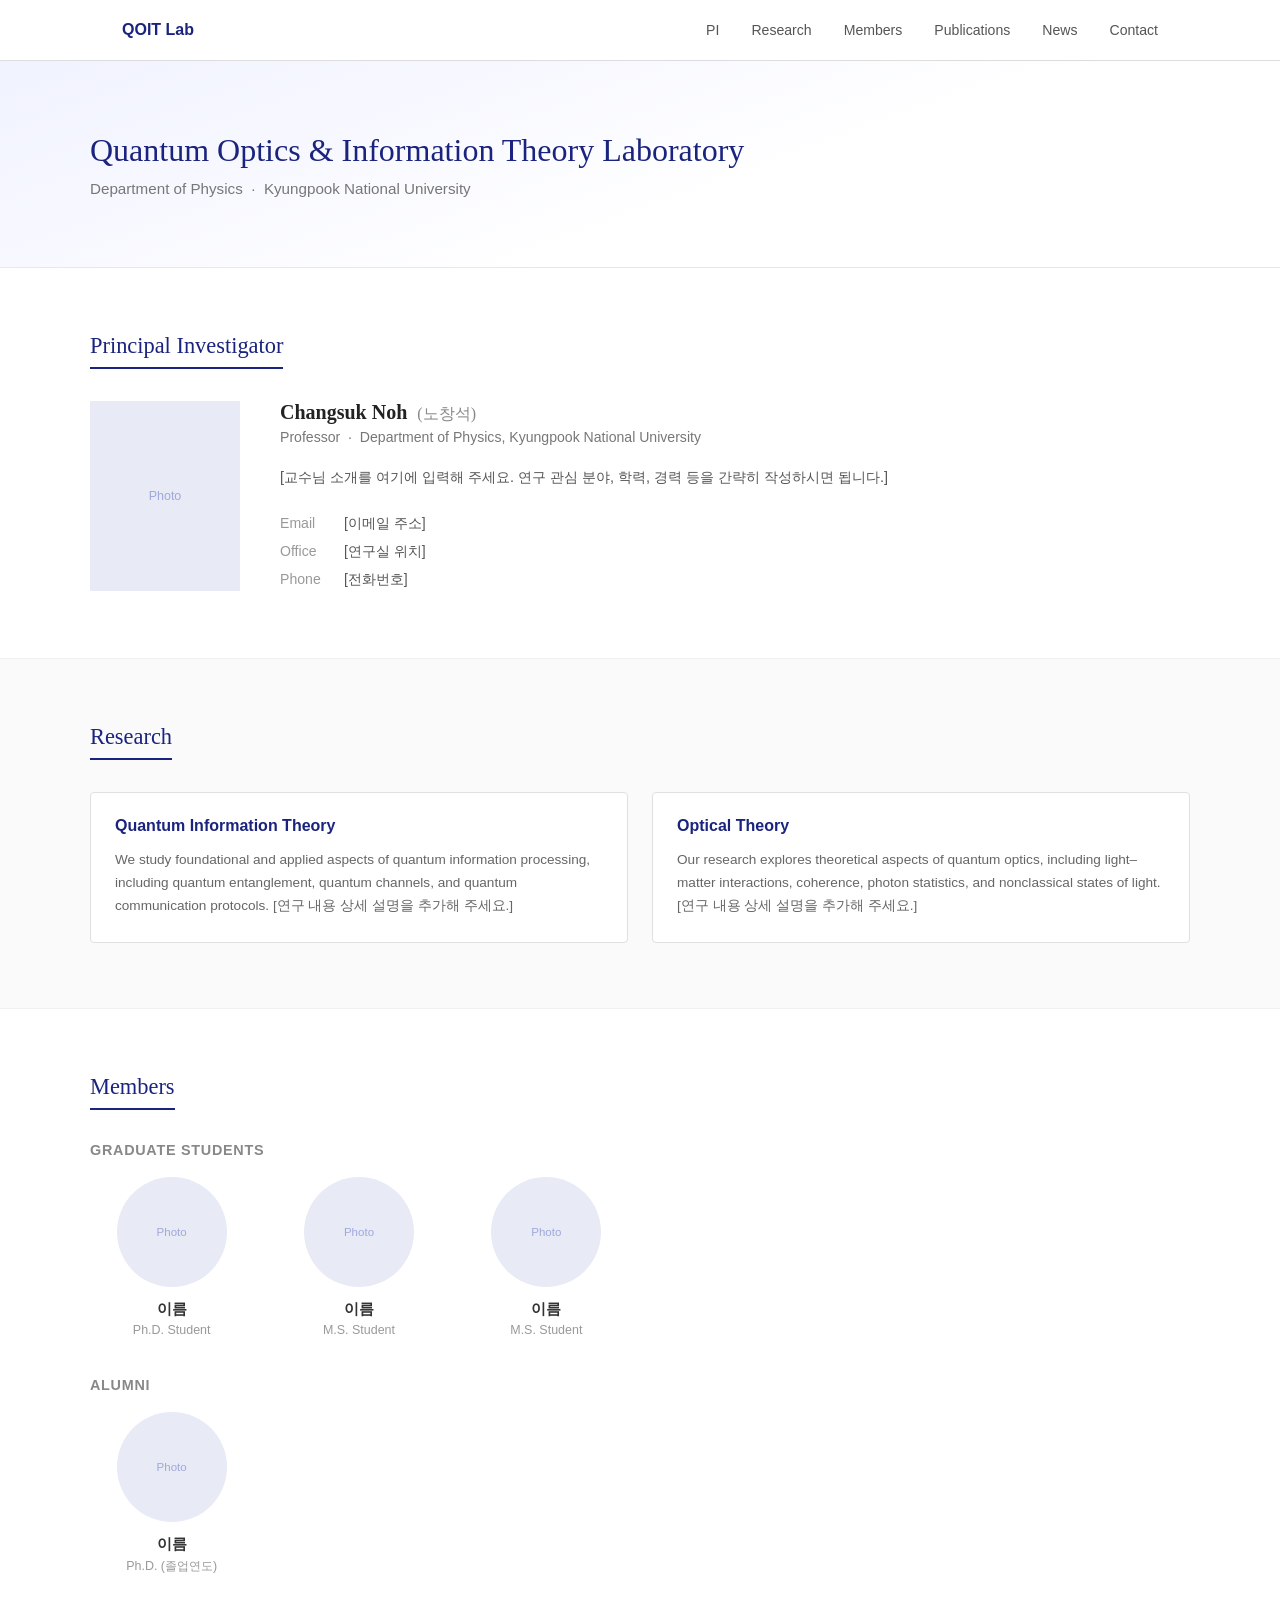
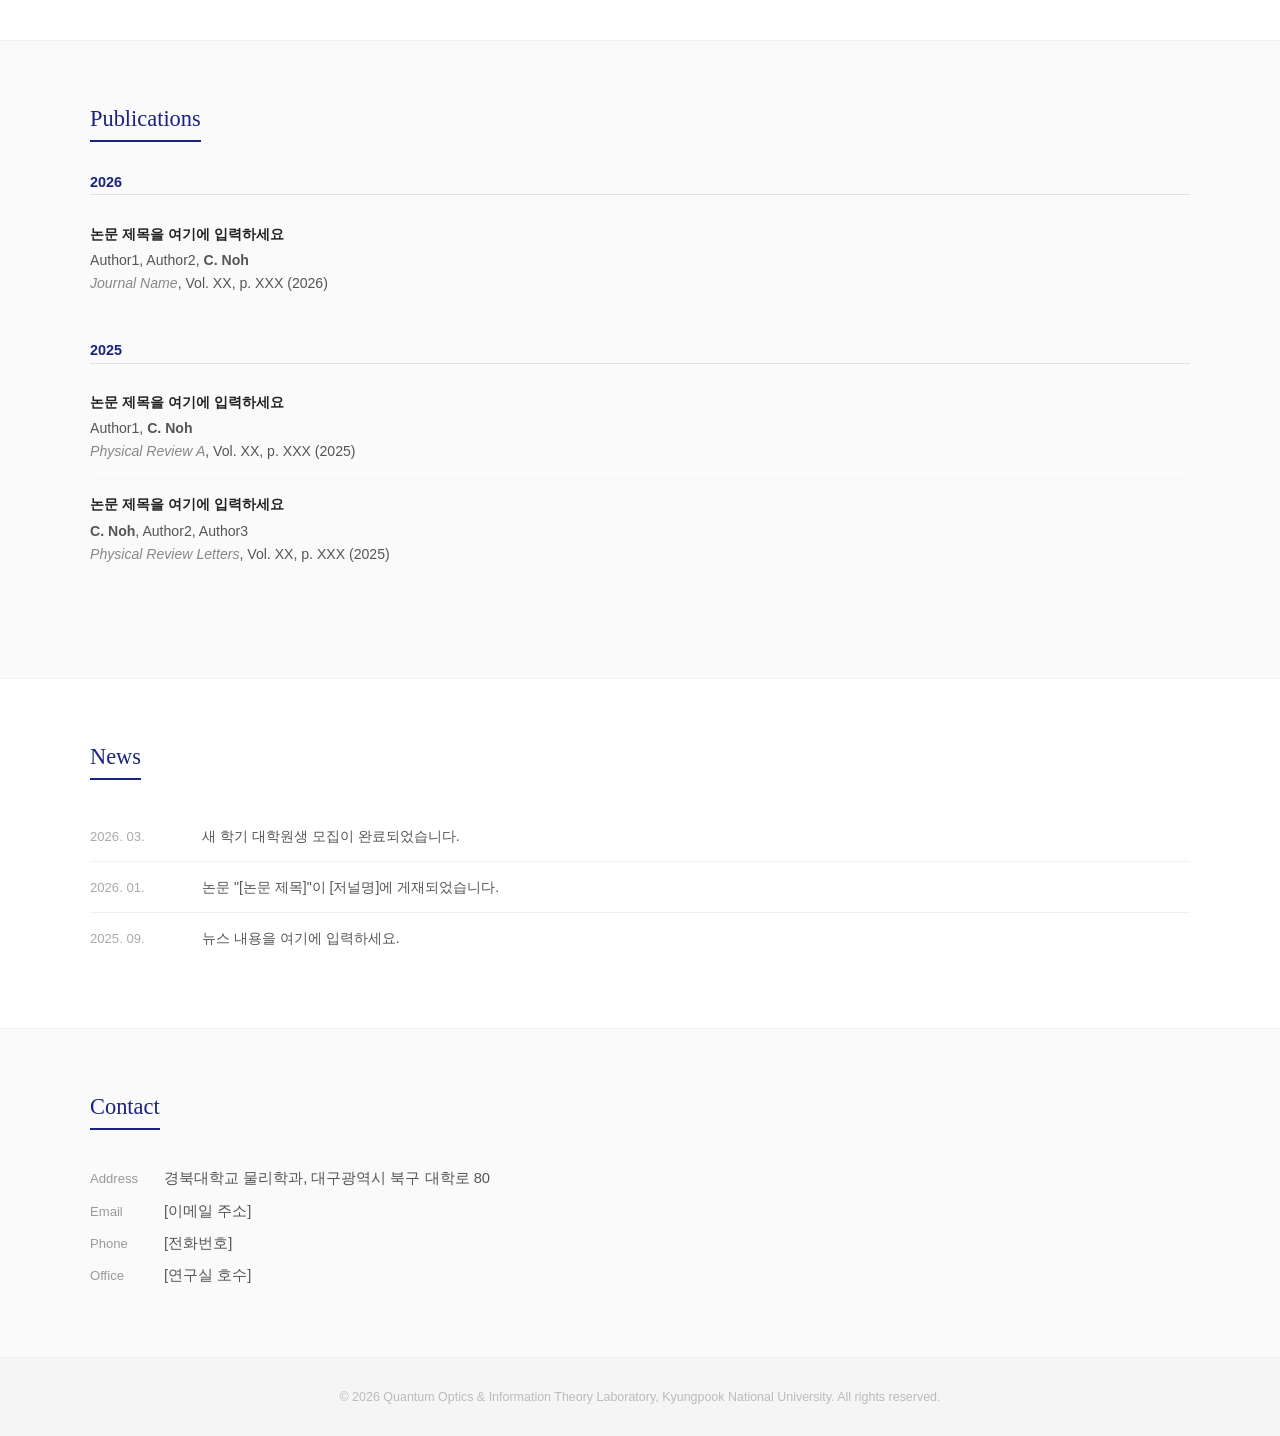
==== index.html @ a570a102 "Add files via upload" ====
<!DOCTYPE html>
<html lang="en">
<head>
    <meta charset="UTF-8">
    <meta name="viewport" content="width=device-width, initial-scale=1.0">
    <title>Quantum Optics & Information Theory Laboratory</title>
    <style>
        * { margin: 0; padding: 0; box-sizing: border-box; }

        body {
            font-family: 'Georgia', serif;
            color: #333;
            background: #fff;
        }

        /* Navigation */
        nav {
            position: fixed;
            top: 0;
            width: 100%;
            background: #fff;
            border-bottom: 1px solid #ddd;
            z-index: 100;
        }

        .nav-inner {
            max-width: 1100px;
            margin: 0 auto;
            padding: 0 2rem;
            height: 60px;
            display: flex;
            justify-content: space-between;
            align-items: center;
        }

        .nav-logo {
            font-family: Arial, sans-serif;
            font-size: 1rem;
            font-weight: bold;
            color: #1a237e;
            text-decoration: none;
        }

        nav ul {
            list-style: none;
            display: flex;
            gap: 2rem;
        }

        nav ul a {
            text-decoration: none;
            color: #555;
            font-family: Arial, sans-serif;
            font-size: 0.88rem;
            transition: color 0.2s;
        }

        nav ul a:hover { color: #1a237e; }

        /* Hero */
        .hero {
            margin-top: 60px;
            padding: 70px 2rem;
            background: linear-gradient(160deg, #f0f2ff 0%, #fff 60%);
            border-bottom: 1px solid #e8e8e8;
        }

        .hero-inner { max-width: 1100px; margin: 0 auto; }

        .hero h1 {
            font-size: 2rem;
            color: #1a237e;
            font-weight: normal;
            margin-bottom: 0.5rem;
            line-height: 1.3;
        }

        .hero p {
            font-family: Arial, sans-serif;
            color: #777;
            font-size: 0.95rem;
        }

        /* Sections */
        section {
            padding: 65px 2rem;
            border-bottom: 1px solid #f0f0f0;
        }

        section:nth-child(even) { background: #fafafa; }

        .section-inner { max-width: 1100px; margin: 0 auto; }

        h2 {
            font-size: 1.4rem;
            color: #1a237e;
            font-weight: normal;
            margin-bottom: 2rem;
            padding-bottom: 0.5rem;
            border-bottom: 2px solid #1a237e;
            display: inline-block;
        }

        /* PI */
        .pi-card {
            display: flex;
            gap: 2.5rem;
            align-items: flex-start;
        }

        .pi-photo {
            width: 150px;
            height: 190px;
            background: #e8eaf6;
            flex-shrink: 0;
            display: flex;
            align-items: center;
            justify-content: center;
            color: #9fa8da;
            font-family: Arial, sans-serif;
            font-size: 0.78rem;
        }

        .pi-info h3 {
            font-size: 1.25rem;
            color: #222;
            margin-bottom: 0.3rem;
        }

        .pi-affil {
            font-family: Arial, sans-serif;
            font-size: 0.88rem;
            color: #777;
            margin-bottom: 1.2rem;
        }

        .pi-bio {
            font-family: Arial, sans-serif;
            font-size: 0.9rem;
            color: #555;
            line-height: 1.75;
            margin-bottom: 1.2rem;
        }

        .pi-contact {
            font-family: Arial, sans-serif;
            font-size: 0.88rem;
            color: #555;
            line-height: 2;
        }

        .pi-contact span {
            display: inline-block;
            width: 60px;
            color: #999;
        }

        /* Research */
        .research-grid {
            display: grid;
            grid-template-columns: repeat(auto-fit, minmax(280px, 1fr));
            gap: 1.5rem;
        }

        .research-card {
            border: 1px solid #e0e0e0;
            padding: 1.5rem;
            border-radius: 4px;
            background: #fff;
        }

        .research-card h3 {
            font-family: Arial, sans-serif;
            font-size: 1rem;
            color: #1a237e;
            margin-bottom: 0.8rem;
        }

        .research-card p {
            font-family: Arial, sans-serif;
            font-size: 0.85rem;
            color: #666;
            line-height: 1.7;
        }

        /* Members */
        .members-group { margin-bottom: 2.5rem; }

        .members-group:last-child { margin-bottom: 0; }

        .members-group h3 {
            font-family: Arial, sans-serif;
            font-size: 0.9rem;
            color: #888;
            text-transform: uppercase;
            letter-spacing: 0.05em;
            margin-bottom: 1.2rem;
        }

        .members-grid {
            display: grid;
            grid-template-columns: repeat(auto-fill, minmax(160px, 1fr));
            gap: 1.5rem;
        }

        .member-card { text-align: center; }

        .member-photo {
            width: 110px;
            height: 110px;
            background: #e8eaf6;
            border-radius: 50%;
            margin: 0 auto 0.8rem;
            display: flex;
            align-items: center;
            justify-content: center;
            color: #9fa8da;
            font-family: Arial, sans-serif;
            font-size: 0.72rem;
        }

        .member-card h4 {
            font-size: 0.92rem;
            color: #333;
            margin-bottom: 0.25rem;
        }

        .member-card p {
            font-family: Arial, sans-serif;
            font-size: 0.78rem;
            color: #999;
        }

        /* Publications */
        .pub-year-group { margin-bottom: 2rem; }

        .pub-year-label {
            font-family: Arial, sans-serif;
            font-size: 0.9rem;
            font-weight: bold;
            color: #1a237e;
            margin-bottom: 0.8rem;
            padding-bottom: 0.3rem;
            border-bottom: 1px solid #e0e0e0;
        }

        .pub-list { list-style: none; }

        .pub-list li {
            font-family: Arial, sans-serif;
            font-size: 0.88rem;
            color: #555;
            padding: 0.9rem 0;
            border-bottom: 1px solid #f5f5f5;
            line-height: 1.65;
        }

        .pub-list li:last-child { border-bottom: none; }

        .pub-title {
            color: #222;
            font-weight: bold;
            display: block;
            margin-bottom: 0.2rem;
        }

        .pub-journal { font-style: italic; color: #888; }

        /* News */
        .news-list { list-style: none; }

        .news-list li {
            display: flex;
            gap: 2rem;
            padding: 0.9rem 0;
            border-bottom: 1px solid #f0f0f0;
            font-family: Arial, sans-serif;
            font-size: 0.88rem;
            align-items: baseline;
        }

        .news-list li:last-child { border-bottom: none; }

        .news-date {
            color: #aaa;
            font-size: 0.82rem;
            white-space: nowrap;
            min-width: 80px;
        }

        .news-text { color: #555; line-height: 1.5; }

        /* Contact */
        .contact-info {
            font-family: Arial, sans-serif;
            font-size: 0.92rem;
            color: #555;
            line-height: 2.2;
        }

        .contact-info span {
            display: inline-block;
            width: 70px;
            color: #999;
            font-size: 0.82rem;
        }

        /* Footer */
        footer {
            background: #f5f5f5;
            padding: 2rem;
            text-align: center;
            font-family: Arial, sans-serif;
            font-size: 0.78rem;
            color: #bbb;
        }

        /* Responsive */
        @media (max-width: 700px) {
            .pi-card { flex-direction: column; }
            .pi-photo { width: 120px; height: 150px; }
            nav ul { gap: 1rem; }
            .hero h1 { font-size: 1.4rem; }
        }
    </style>
</head>
<body>

<!-- Navigation -->
<nav>
    <div class="nav-inner">
        <a href="#" class="nav-logo">QOIT Lab</a>
        <ul>
            <li><a href="#pi">PI</a></li>
            <li><a href="#research">Research</a></li>
            <li><a href="#members">Members</a></li>
            <li><a href="#publications">Publications</a></li>
            <li><a href="#news">News</a></li>
            <li><a href="#contact">Contact</a></li>
        </ul>
    </div>
</nav>

<!-- Hero -->
<div class="hero">
    <div class="hero-inner">
        <h1>Quantum Optics &amp; Information Theory Laboratory</h1>
        <p>Department of Physics &nbsp;·&nbsp; Kyungpook National University</p>
    </div>
</div>

<!-- PI -->
<section id="pi">
    <div class="section-inner">
        <h2>Principal Investigator</h2>
        <div class="pi-card">
            <div class="pi-photo">Photo</div>
            <div class="pi-info">
                <h3>Changsuk Noh &nbsp;<span style="font-size:1rem;color:#888;font-weight:normal;">(노창석)</span></h3>
                <p class="pi-affil">Professor &nbsp;·&nbsp; Department of Physics, Kyungpook National University</p>
                <p class="pi-bio">
                    [교수님 소개를 여기에 입력해 주세요. 연구 관심 분야, 학력, 경력 등을 간략히 작성하시면 됩니다.]
                </p>
                <div class="pi-contact">
                    <p><span>Email</span> [이메일 주소]</p>
                    <p><span>Office</span> [연구실 위치]</p>
                    <p><span>Phone</span> [전화번호]</p>
                </div>
            </div>
        </div>
    </div>
</section>

<!-- Research -->
<section id="research">
    <div class="section-inner">
        <h2>Research</h2>
        <div class="research-grid">
            <div class="research-card">
                <h3>Quantum Information Theory</h3>
                <p>
                    We study foundational and applied aspects of quantum information processing,
                    including quantum entanglement, quantum channels, and quantum communication protocols.
                    [연구 내용 상세 설명을 추가해 주세요.]
                </p>
            </div>
            <div class="research-card">
                <h3>Optical Theory</h3>
                <p>
                    Our research explores theoretical aspects of quantum optics, including
                    light–matter interactions, coherence, photon statistics, and nonclassical states of light.
                    [연구 내용 상세 설명을 추가해 주세요.]
                </p>
            </div>
        </div>
    </div>
</section>

<!-- Members -->
<section id="members">
    <div class="section-inner">
        <h2>Members</h2>

        <div class="members-group">
            <h3>Graduate Students</h3>
            <div class="members-grid">
                <div class="member-card">
                    <div class="member-photo">Photo</div>
                    <h4>이름</h4>
                    <p>Ph.D. Student</p>
                </div>
                <div class="member-card">
                    <div class="member-photo">Photo</div>
                    <h4>이름</h4>
                    <p>M.S. Student</p>
                </div>
                <div class="member-card">
                    <div class="member-photo">Photo</div>
                    <h4>이름</h4>
                    <p>M.S. Student</p>
                </div>
            </div>
        </div>

        <div class="members-group">
            <h3>Alumni</h3>
            <div class="members-grid">
                <div class="member-card">
                    <div class="member-photo">Photo</div>
                    <h4>이름</h4>
                    <p>Ph.D. (졸업연도)</p>
                </div>
            </div>
        </div>
    </div>
</section>

<!-- Publications -->
<section id="publications">
    <div class="section-inner">
        <h2>Publications</h2>

        <div class="pub-year-group">
            <div class="pub-year-label">2026</div>
            <ul class="pub-list">
                <li>
                    <span class="pub-title">논문 제목을 여기에 입력하세요</span>
                    Author1, Author2, <strong>C. Noh</strong><br>
                    <span class="pub-journal">Journal Name</span>, Vol. XX, p. XXX (2026)
                </li>
            </ul>
        </div>

        <div class="pub-year-group">
            <div class="pub-year-label">2025</div>
            <ul class="pub-list">
                <li>
                    <span class="pub-title">논문 제목을 여기에 입력하세요</span>
                    Author1, <strong>C. Noh</strong><br>
                    <span class="pub-journal">Physical Review A</span>, Vol. XX, p. XXX (2025)
                </li>
                <li>
                    <span class="pub-title">논문 제목을 여기에 입력하세요</span>
                    <strong>C. Noh</strong>, Author2, Author3<br>
                    <span class="pub-journal">Physical Review Letters</span>, Vol. XX, p. XXX (2025)
                </li>
            </ul>
        </div>

    </div>
</section>

<!-- News -->
<section id="news">
    <div class="section-inner">
        <h2>News</h2>
        <ul class="news-list">
            <li>
                <span class="news-date">2026. 03.</span>
                <span class="news-text">새 학기 대학원생 모집이 완료되었습니다.</span>
            </li>
            <li>
                <span class="news-date">2026. 01.</span>
                <span class="news-text">논문 "[논문 제목]"이 [저널명]에 게재되었습니다.</span>
            </li>
            <li>
                <span class="news-date">2025. 09.</span>
                <span class="news-text">뉴스 내용을 여기에 입력하세요.</span>
            </li>
        </ul>
    </div>
</section>

<!-- Contact -->
<section id="contact">
    <div class="section-inner">
        <h2>Contact</h2>
        <div class="contact-info">
            <p><span>Address</span> 경북대학교 물리학과, 대구광역시 북구 대학로 80</p>
            <p><span>Email</span> [이메일 주소]</p>
            <p><span>Phone</span> [전화번호]</p>
            <p><span>Office</span> [연구실 호수]</p>
        </div>
    </div>
</section>

<!-- Footer -->
<footer>
    © 2026 Quantum Optics &amp; Information Theory Laboratory, Kyungpook National University. All rights reserved.
</footer>

</body>
</html>
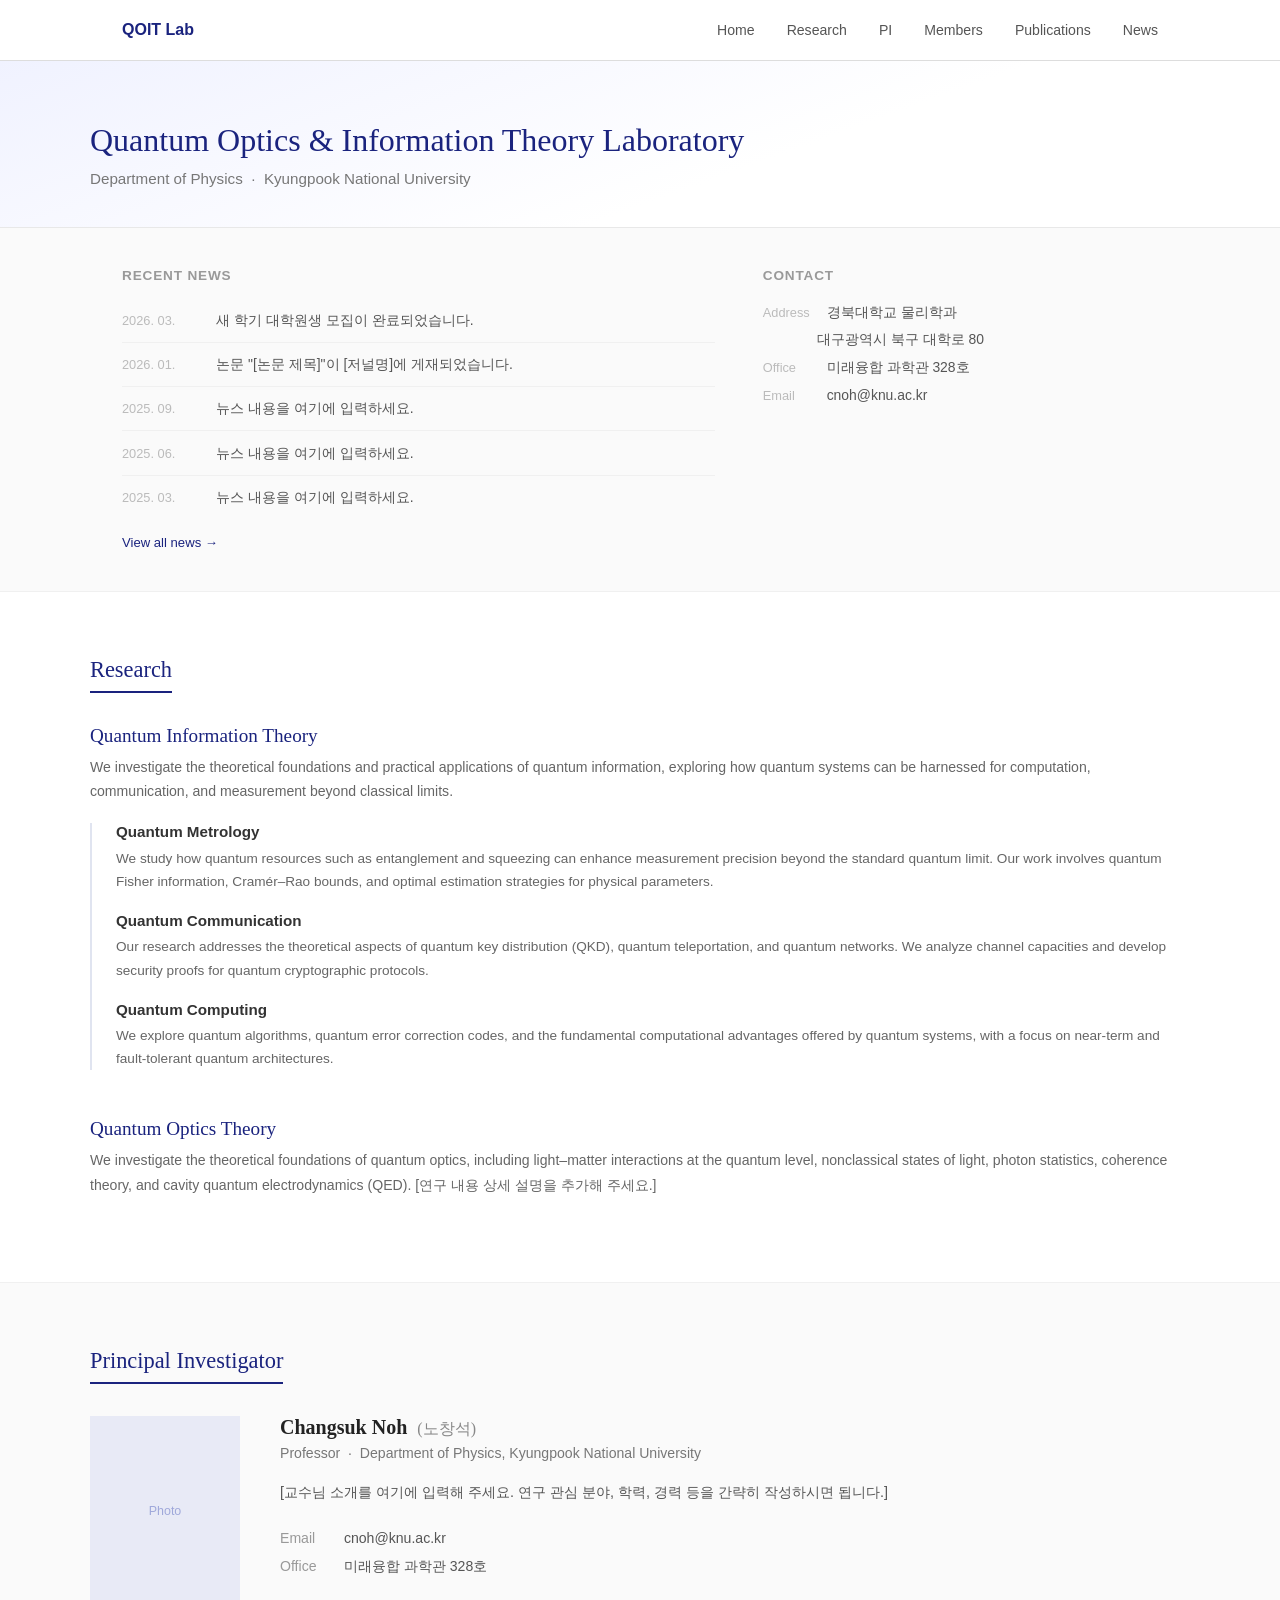
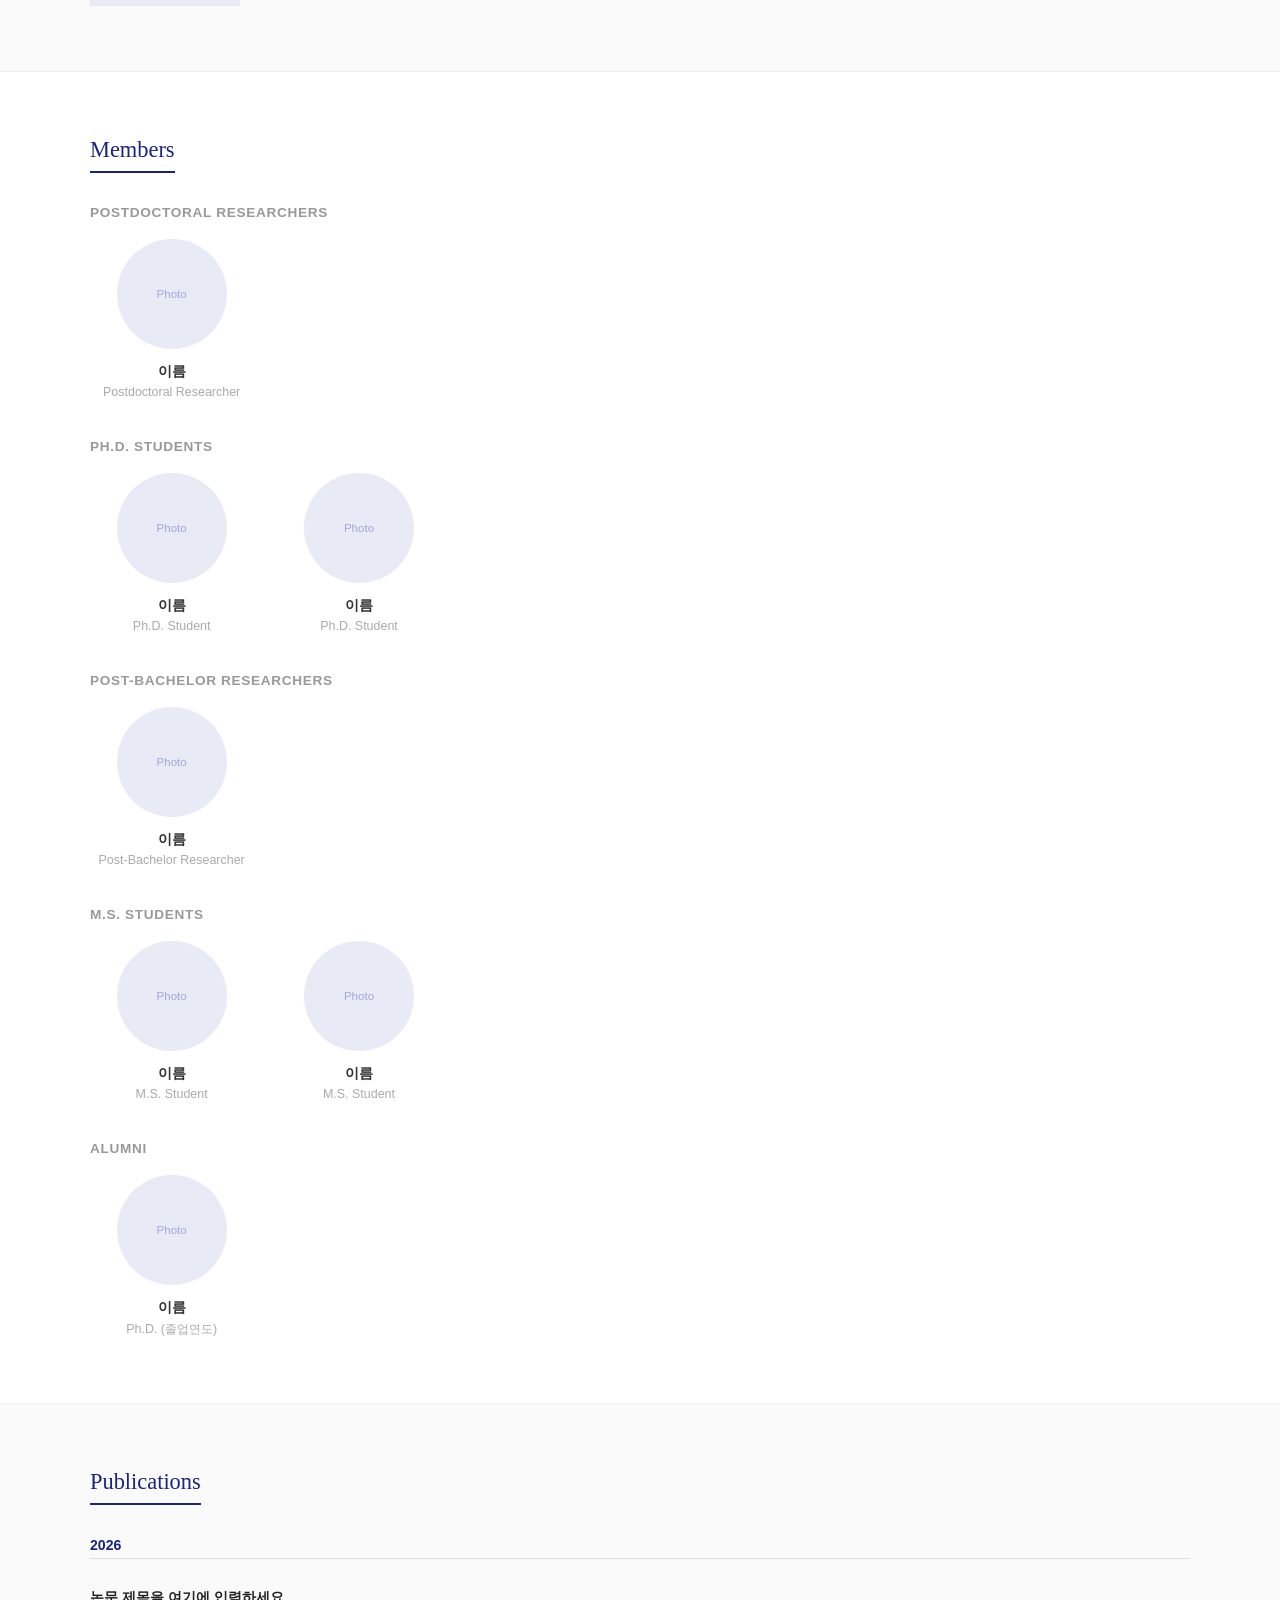
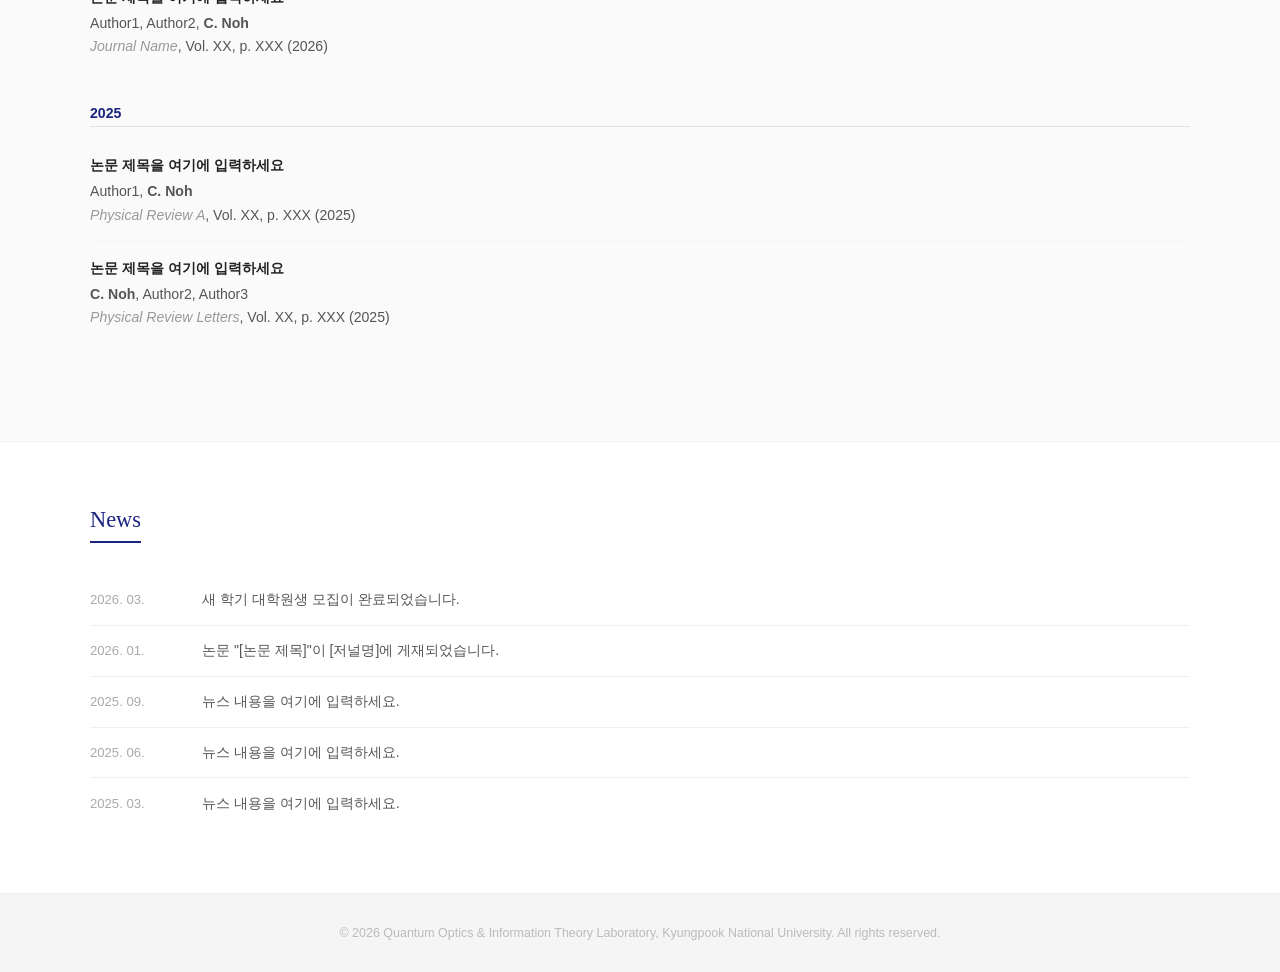
==== commit 99388dce: "Add files via upload" ====
--- a/index.html
+++ b/index.html
@@ -57,30 +57,6 @@
 
         nav ul a:hover { color: #1a237e; }
 
-        /* Hero */
-        .hero {
-            margin-top: 60px;
-            padding: 70px 2rem;
-            background: linear-gradient(160deg, #f0f2ff 0%, #fff 60%);
-            border-bottom: 1px solid #e8e8e8;
-        }
-
-        .hero-inner { max-width: 1100px; margin: 0 auto; }
-
-        .hero h1 {
-            font-size: 2rem;
-            color: #1a237e;
-            font-weight: normal;
-            margin-bottom: 0.5rem;
-            line-height: 1.3;
-        }
-
-        .hero p {
-            font-family: Arial, sans-serif;
-            color: #777;
-            font-size: 0.95rem;
-        }
-
         /* Sections */
         section {
             padding: 65px 2rem;
@@ -101,7 +77,153 @@
             display: inline-block;
         }
 
-        /* PI */
+        /* ── HOME ── */
+        #home {
+            margin-top: 60px;
+            padding: 0;
+            border-bottom: 1px solid #f0f0f0;
+        }
+
+        .hero {
+            padding: 60px 2rem 40px;
+            background: linear-gradient(160deg, #f0f2ff 0%, #fff 60%);
+            border-bottom: 1px solid #e8e8e8;
+        }
+
+        .hero-inner { max-width: 1100px; margin: 0 auto; }
+
+        .hero h1 {
+            font-size: 2rem;
+            color: #1a237e;
+            font-weight: normal;
+            margin-bottom: 0.5rem;
+            line-height: 1.3;
+        }
+
+        .hero p {
+            font-family: Arial, sans-serif;
+            color: #777;
+            font-size: 0.95rem;
+        }
+
+        .home-columns {
+            max-width: 1100px;
+            margin: 0 auto;
+            padding: 2.5rem 2rem;
+            display: grid;
+            grid-template-columns: 3fr 2fr;
+            gap: 3rem;
+        }
+
+        /* Home — Recent News */
+        .home-news h3 {
+            font-family: Arial, sans-serif;
+            font-size: 0.85rem;
+            text-transform: uppercase;
+            letter-spacing: 0.06em;
+            color: #999;
+            margin-bottom: 1rem;
+        }
+
+        .home-news-list { list-style: none; }
+
+        .home-news-list li {
+            display: flex;
+            gap: 1.2rem;
+            padding: 0.7rem 0;
+            border-bottom: 1px solid #f0f0f0;
+            font-family: Arial, sans-serif;
+            font-size: 0.87rem;
+            align-items: baseline;
+        }
+
+        .home-news-list li:last-child { border-bottom: none; }
+
+        .hn-date {
+            color: #bbb;
+            font-size: 0.8rem;
+            white-space: nowrap;
+            min-width: 75px;
+        }
+
+        .hn-text { color: #555; line-height: 1.5; }
+
+        .view-all {
+            display: inline-block;
+            margin-top: 1rem;
+            font-family: Arial, sans-serif;
+            font-size: 0.82rem;
+            color: #1a237e;
+            text-decoration: none;
+        }
+
+        .view-all:hover { text-decoration: underline; }
+
+        /* Home — Contact */
+        .home-contact h3 {
+            font-family: Arial, sans-serif;
+            font-size: 0.85rem;
+            text-transform: uppercase;
+            letter-spacing: 0.06em;
+            color: #999;
+            margin-bottom: 1rem;
+        }
+
+        .home-contact-info {
+            font-family: Arial, sans-serif;
+            font-size: 0.87rem;
+            color: #555;
+            line-height: 2;
+        }
+
+        .home-contact-info span {
+            display: inline-block;
+            width: 60px;
+            color: #bbb;
+            font-size: 0.8rem;
+        }
+
+        /* ── RESEARCH ── */
+        .research-topic { margin-bottom: 3rem; }
+
+        .research-topic:last-child { margin-bottom: 0; }
+
+        .research-topic h3 {
+            font-size: 1.2rem;
+            color: #1a237e;
+            margin-bottom: 0.5rem;
+            font-weight: normal;
+        }
+
+        .research-topic > p {
+            font-family: Arial, sans-serif;
+            font-size: 0.88rem;
+            color: #666;
+            line-height: 1.75;
+            margin-bottom: 1.2rem;
+        }
+
+        .sub-topics { border-left: 2px solid #e0e4f0; padding-left: 1.5rem; }
+
+        .sub-topic { margin-bottom: 1.2rem; }
+
+        .sub-topic:last-child { margin-bottom: 0; }
+
+        .sub-topic h4 {
+            font-family: Arial, sans-serif;
+            font-size: 0.95rem;
+            color: #333;
+            margin-bottom: 0.4rem;
+        }
+
+        .sub-topic p {
+            font-family: Arial, sans-serif;
+            font-size: 0.85rem;
+            color: #666;
+            line-height: 1.7;
+        }
+
+        /* ── PI ── */
         .pi-card {
             display: flex;
             gap: 2.5rem;
@@ -155,43 +277,15 @@
             color: #999;
         }
 
-        /* Research */
-        .research-grid {
-            display: grid;
-            grid-template-columns: repeat(auto-fit, minmax(280px, 1fr));
-            gap: 1.5rem;
-        }
-
-        .research-card {
-            border: 1px solid #e0e0e0;
-            padding: 1.5rem;
-            border-radius: 4px;
-            background: #fff;
-        }
-
-        .research-card h3 {
-            font-family: Arial, sans-serif;
-            font-size: 1rem;
-            color: #1a237e;
-            margin-bottom: 0.8rem;
-        }
-
-        .research-card p {
+        /* ── MEMBERS ── */
+        .members-group { margin-bottom: 2.5rem; }
+
+        .members-group:last-child { margin-bottom: 0; }
+
+        .members-group h3 {
             font-family: Arial, sans-serif;
             font-size: 0.85rem;
-            color: #666;
-            line-height: 1.7;
-        }
-
-        /* Members */
-        .members-group { margin-bottom: 2.5rem; }
-
-        .members-group:last-child { margin-bottom: 0; }
-
-        .members-group h3 {
-            font-family: Arial, sans-serif;
-            font-size: 0.9rem;
-            color: #888;
+            color: #999;
             text-transform: uppercase;
             letter-spacing: 0.05em;
             margin-bottom: 1.2rem;
@@ -199,7 +293,7 @@
 
         .members-grid {
             display: grid;
-            grid-template-columns: repeat(auto-fill, minmax(160px, 1fr));
+            grid-template-columns: repeat(auto-fill, minmax(150px, 1fr));
             gap: 1.5rem;
         }
 
@@ -220,7 +314,7 @@
         }
 
         .member-card h4 {
-            font-size: 0.92rem;
+            font-size: 0.9rem;
             color: #333;
             margin-bottom: 0.25rem;
         }
@@ -228,15 +322,15 @@
         .member-card p {
             font-family: Arial, sans-serif;
             font-size: 0.78rem;
-            color: #999;
-        }
-
-        /* Publications */
+            color: #aaa;
+        }
+
+        /* ── PUBLICATIONS ── */
         .pub-year-group { margin-bottom: 2rem; }
 
         .pub-year-label {
             font-family: Arial, sans-serif;
-            font-size: 0.9rem;
+            font-size: 0.88rem;
             font-weight: bold;
             color: #1a237e;
             margin-bottom: 0.8rem;
@@ -264,9 +358,9 @@
             margin-bottom: 0.2rem;
         }
 
-        .pub-journal { font-style: italic; color: #888; }
-
-        /* News */
+        .pub-journal { font-style: italic; color: #999; }
+
+        /* ── NEWS (archive) ── */
         .news-list { list-style: none; }
 
         .news-list li {
@@ -290,21 +384,6 @@
 
         .news-text { color: #555; line-height: 1.5; }
 
-        /* Contact */
-        .contact-info {
-            font-family: Arial, sans-serif;
-            font-size: 0.92rem;
-            color: #555;
-            line-height: 2.2;
-        }
-
-        .contact-info span {
-            display: inline-block;
-            width: 70px;
-            color: #999;
-            font-size: 0.82rem;
-        }
-
         /* Footer */
         footer {
             background: #f5f5f5;
@@ -316,7 +395,8 @@
         }
 
         /* Responsive */
-        @media (max-width: 700px) {
+        @media (max-width: 750px) {
+            .home-columns { grid-template-columns: 1fr; gap: 2rem; }
             .pi-card { flex-direction: column; }
             .pi-photo { width: 120px; height: 150px; }
             nav ul { gap: 1rem; }
@@ -329,25 +409,120 @@
 <!-- Navigation -->
 <nav>
     <div class="nav-inner">
-        <a href="#" class="nav-logo">QOIT Lab</a>
+        <a href="#home" class="nav-logo">QOIT Lab</a>
         <ul>
+            <li><a href="#home">Home</a></li>
+            <li><a href="#research">Research</a></li>
             <li><a href="#pi">PI</a></li>
-            <li><a href="#research">Research</a></li>
             <li><a href="#members">Members</a></li>
             <li><a href="#publications">Publications</a></li>
             <li><a href="#news">News</a></li>
-            <li><a href="#contact">Contact</a></li>
         </ul>
     </div>
 </nav>
 
-<!-- Hero -->
-<div class="hero">
-    <div class="hero-inner">
-        <h1>Quantum Optics &amp; Information Theory Laboratory</h1>
-        <p>Department of Physics &nbsp;·&nbsp; Kyungpook National University</p>
-    </div>
-</div>
+<!-- HOME -->
+<section id="home">
+    <div class="hero">
+        <div class="hero-inner">
+            <h1>Quantum Optics &amp; Information Theory Laboratory</h1>
+            <p>Department of Physics &nbsp;·&nbsp; Kyungpook National University</p>
+        </div>
+    </div>
+
+    <div class="home-columns">
+        <!-- Recent News -->
+        <div class="home-news">
+            <h3>Recent News</h3>
+            <ul class="home-news-list">
+                <li>
+                    <span class="hn-date">2026. 03.</span>
+                    <span class="hn-text">새 학기 대학원생 모집이 완료되었습니다.</span>
+                </li>
+                <li>
+                    <span class="hn-date">2026. 01.</span>
+                    <span class="hn-text">논문 "[논문 제목]"이 [저널명]에 게재되었습니다.</span>
+                </li>
+                <li>
+                    <span class="hn-date">2025. 09.</span>
+                    <span class="hn-text">뉴스 내용을 여기에 입력하세요.</span>
+                </li>
+                <li>
+                    <span class="hn-date">2025. 06.</span>
+                    <span class="hn-text">뉴스 내용을 여기에 입력하세요.</span>
+                </li>
+                <li>
+                    <span class="hn-date">2025. 03.</span>
+                    <span class="hn-text">뉴스 내용을 여기에 입력하세요.</span>
+                </li>
+            </ul>
+            <a href="#news" class="view-all">View all news →</a>
+        </div>
+
+        <!-- Contact -->
+        <div class="home-contact">
+            <h3>Contact</h3>
+            <div class="home-contact-info">
+                <p><span>Address</span> 경북대학교 물리학과<br>&nbsp;&nbsp;&nbsp;&nbsp;&nbsp;&nbsp;&nbsp;&nbsp;&nbsp;&nbsp;&nbsp;&nbsp;&nbsp;&nbsp;대구광역시 북구 대학로 80</p>
+                <p><span>Office</span> 미래융합 과학관 328호</p>
+                <p><span>Email</span> cnoh@knu.ac.kr</p>
+            </div>
+        </div>
+    </div>
+</section>
+
+<!-- RESEARCH -->
+<section id="research">
+    <div class="section-inner">
+        <h2>Research</h2>
+
+        <div class="research-topic">
+            <h3>Quantum Information Theory</h3>
+            <p>
+                We investigate the theoretical foundations and practical applications of quantum information,
+                exploring how quantum systems can be harnessed for computation, communication, and measurement
+                beyond classical limits.
+            </p>
+            <div class="sub-topics">
+                <div class="sub-topic">
+                    <h4>Quantum Metrology</h4>
+                    <p>
+                        We study how quantum resources such as entanglement and squeezing can enhance measurement
+                        precision beyond the standard quantum limit. Our work involves quantum Fisher information,
+                        Cramér–Rao bounds, and optimal estimation strategies for physical parameters.
+                    </p>
+                </div>
+                <div class="sub-topic">
+                    <h4>Quantum Communication</h4>
+                    <p>
+                        Our research addresses the theoretical aspects of quantum key distribution (QKD),
+                        quantum teleportation, and quantum networks. We analyze channel capacities and
+                        develop security proofs for quantum cryptographic protocols.
+                    </p>
+                </div>
+                <div class="sub-topic">
+                    <h4>Quantum Computing</h4>
+                    <p>
+                        We explore quantum algorithms, quantum error correction codes, and the fundamental
+                        computational advantages offered by quantum systems, with a focus on near-term
+                        and fault-tolerant quantum architectures.
+                    </p>
+                </div>
+            </div>
+        </div>
+
+        <div class="research-topic">
+            <h3>Quantum Optics Theory</h3>
+            <p>
+                We investigate the theoretical foundations of quantum optics, including light–matter
+                interactions at the quantum level, nonclassical states of light, photon statistics,
+                coherence theory, and cavity quantum electrodynamics (QED).
+                [연구 내용 상세 설명을 추가해 주세요.]
+            </p>
+        </div>
+
+    </div>
+</section>
 
 <!-- PI -->
 <section id="pi">
@@ -362,53 +537,60 @@
                     [교수님 소개를 여기에 입력해 주세요. 연구 관심 분야, 학력, 경력 등을 간략히 작성하시면 됩니다.]
                 </p>
                 <div class="pi-contact">
-                    <p><span>Email</span> [이메일 주소]</p>
-                    <p><span>Office</span> [연구실 위치]</p>
-                    <p><span>Phone</span> [전화번호]</p>
+                    <p><span>Email</span> cnoh@knu.ac.kr</p>
+                    <p><span>Office</span> 미래융합 과학관 328호</p>
                 </div>
             </div>
         </div>
     </div>
 </section>
 
-<!-- Research -->
-<section id="research">
-    <div class="section-inner">
-        <h2>Research</h2>
-        <div class="research-grid">
-            <div class="research-card">
-                <h3>Quantum Information Theory</h3>
-                <p>
-                    We study foundational and applied aspects of quantum information processing,
-                    including quantum entanglement, quantum channels, and quantum communication protocols.
-                    [연구 내용 상세 설명을 추가해 주세요.]
-                </p>
-            </div>
-            <div class="research-card">
-                <h3>Optical Theory</h3>
-                <p>
-                    Our research explores theoretical aspects of quantum optics, including
-                    light–matter interactions, coherence, photon statistics, and nonclassical states of light.
-                    [연구 내용 상세 설명을 추가해 주세요.]
-                </p>
-            </div>
-        </div>
-    </div>
-</section>
-
-<!-- Members -->
+<!-- MEMBERS -->
 <section id="members">
     <div class="section-inner">
         <h2>Members</h2>
 
         <div class="members-group">
-            <h3>Graduate Students</h3>
+            <h3>Postdoctoral Researchers</h3>
+            <div class="members-grid">
+                <div class="member-card">
+                    <div class="member-photo">Photo</div>
+                    <h4>이름</h4>
+                    <p>Postdoctoral Researcher</p>
+                </div>
+            </div>
+        </div>
+
+        <div class="members-group">
+            <h3>Ph.D. Students</h3>
             <div class="members-grid">
                 <div class="member-card">
                     <div class="member-photo">Photo</div>
                     <h4>이름</h4>
                     <p>Ph.D. Student</p>
                 </div>
+                <div class="member-card">
+                    <div class="member-photo">Photo</div>
+                    <h4>이름</h4>
+                    <p>Ph.D. Student</p>
+                </div>
+            </div>
+        </div>
+
+        <div class="members-group">
+            <h3>Post-Bachelor Researchers</h3>
+            <div class="members-grid">
+                <div class="member-card">
+                    <div class="member-photo">Photo</div>
+                    <h4>이름</h4>
+                    <p>Post-Bachelor Researcher</p>
+                </div>
+            </div>
+        </div>
+
+        <div class="members-group">
+            <h3>M.S. Students</h3>
+            <div class="members-grid">
                 <div class="member-card">
                     <div class="member-photo">Photo</div>
                     <h4>이름</h4>
@@ -432,10 +614,11 @@
                 </div>
             </div>
         </div>
+
     </div>
 </section>
 
-<!-- Publications -->
+<!-- PUBLICATIONS -->
 <section id="publications">
     <div class="section-inner">
         <h2>Publications</h2>
@@ -470,7 +653,7 @@
     </div>
 </section>
 
-<!-- News -->
+<!-- NEWS (archive) -->
 <section id="news">
     <div class="section-inner">
         <h2>News</h2>
@@ -487,20 +670,15 @@
                 <span class="news-date">2025. 09.</span>
                 <span class="news-text">뉴스 내용을 여기에 입력하세요.</span>
             </li>
+            <li>
+                <span class="news-date">2025. 06.</span>
+                <span class="news-text">뉴스 내용을 여기에 입력하세요.</span>
+            </li>
+            <li>
+                <span class="news-date">2025. 03.</span>
+                <span class="news-text">뉴스 내용을 여기에 입력하세요.</span>
+            </li>
         </ul>
-    </div>
-</section>
-
-<!-- Contact -->
-<section id="contact">
-    <div class="section-inner">
-        <h2>Contact</h2>
-        <div class="contact-info">
-            <p><span>Address</span> 경북대학교 물리학과, 대구광역시 북구 대학로 80</p>
-            <p><span>Email</span> [이메일 주소]</p>
-            <p><span>Phone</span> [전화번호]</p>
-            <p><span>Office</span> [연구실 호수]</p>
-        </div>
     </div>
 </section>
 
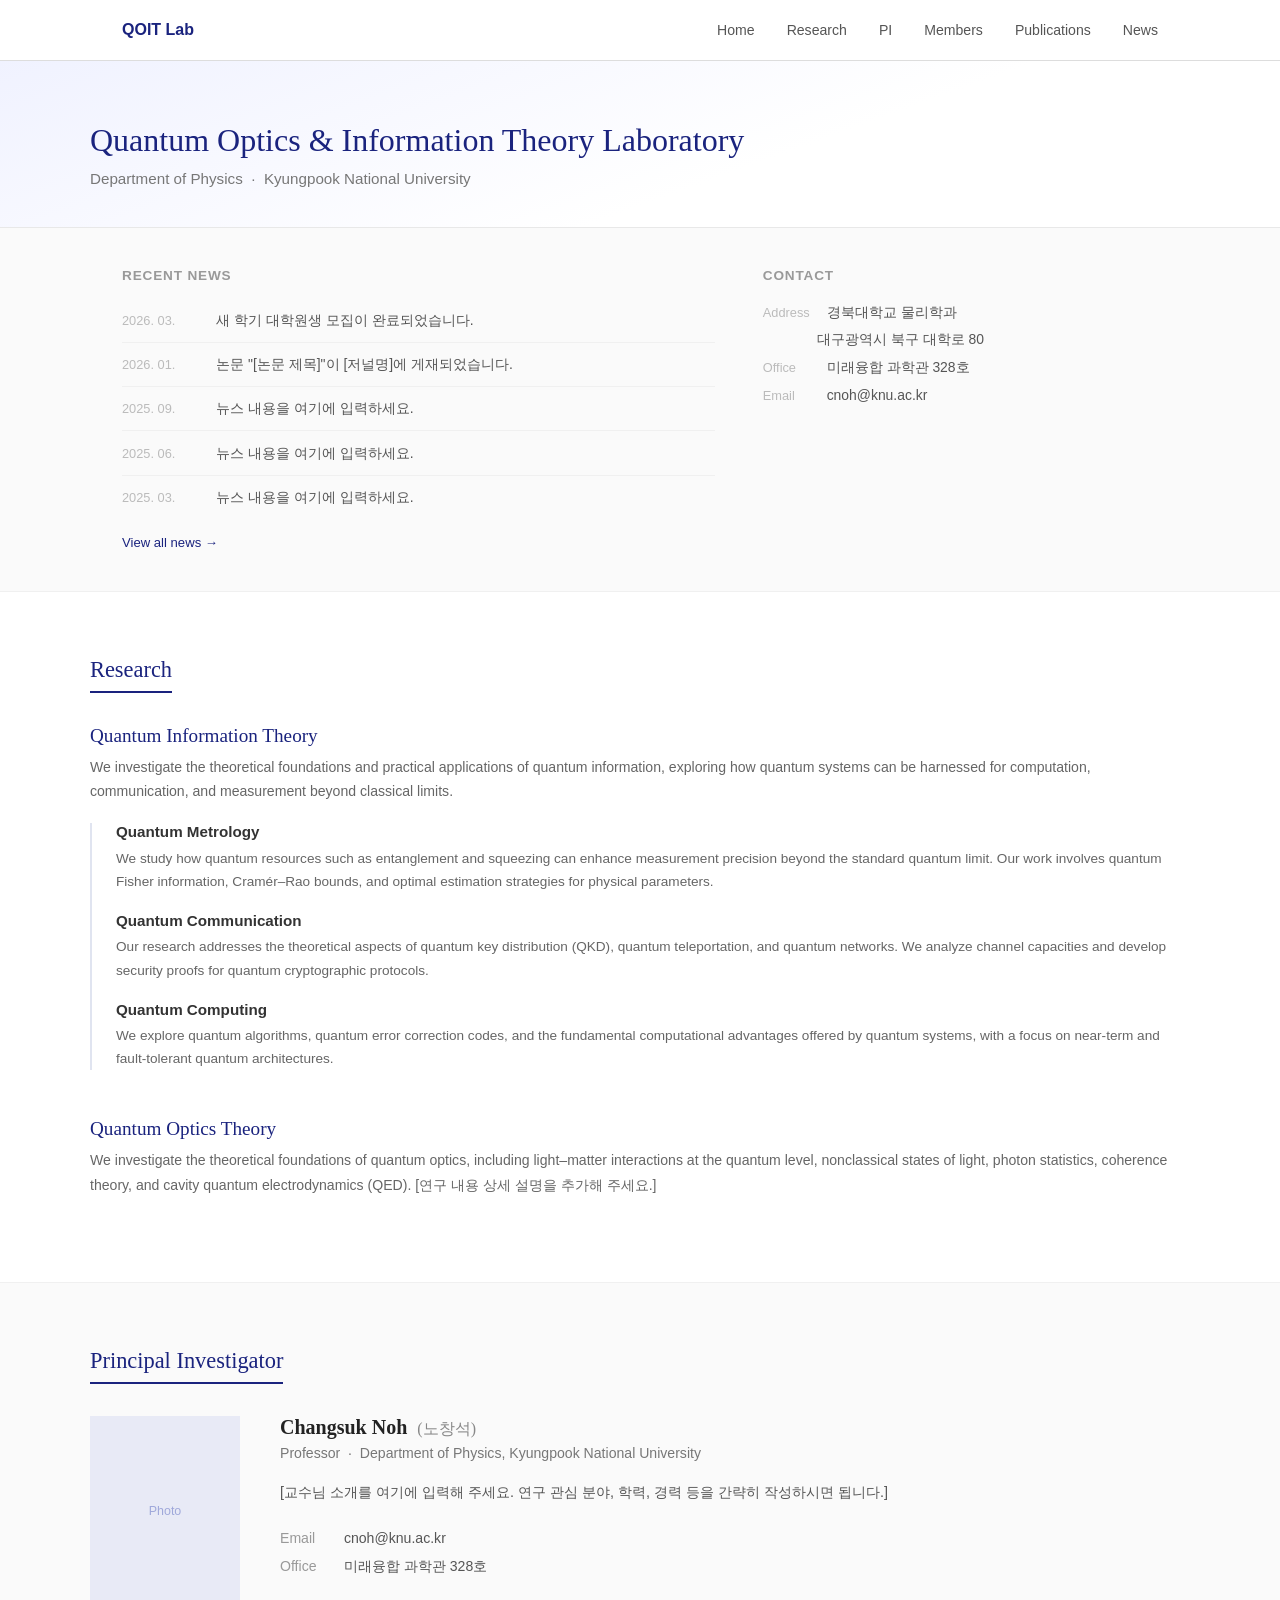
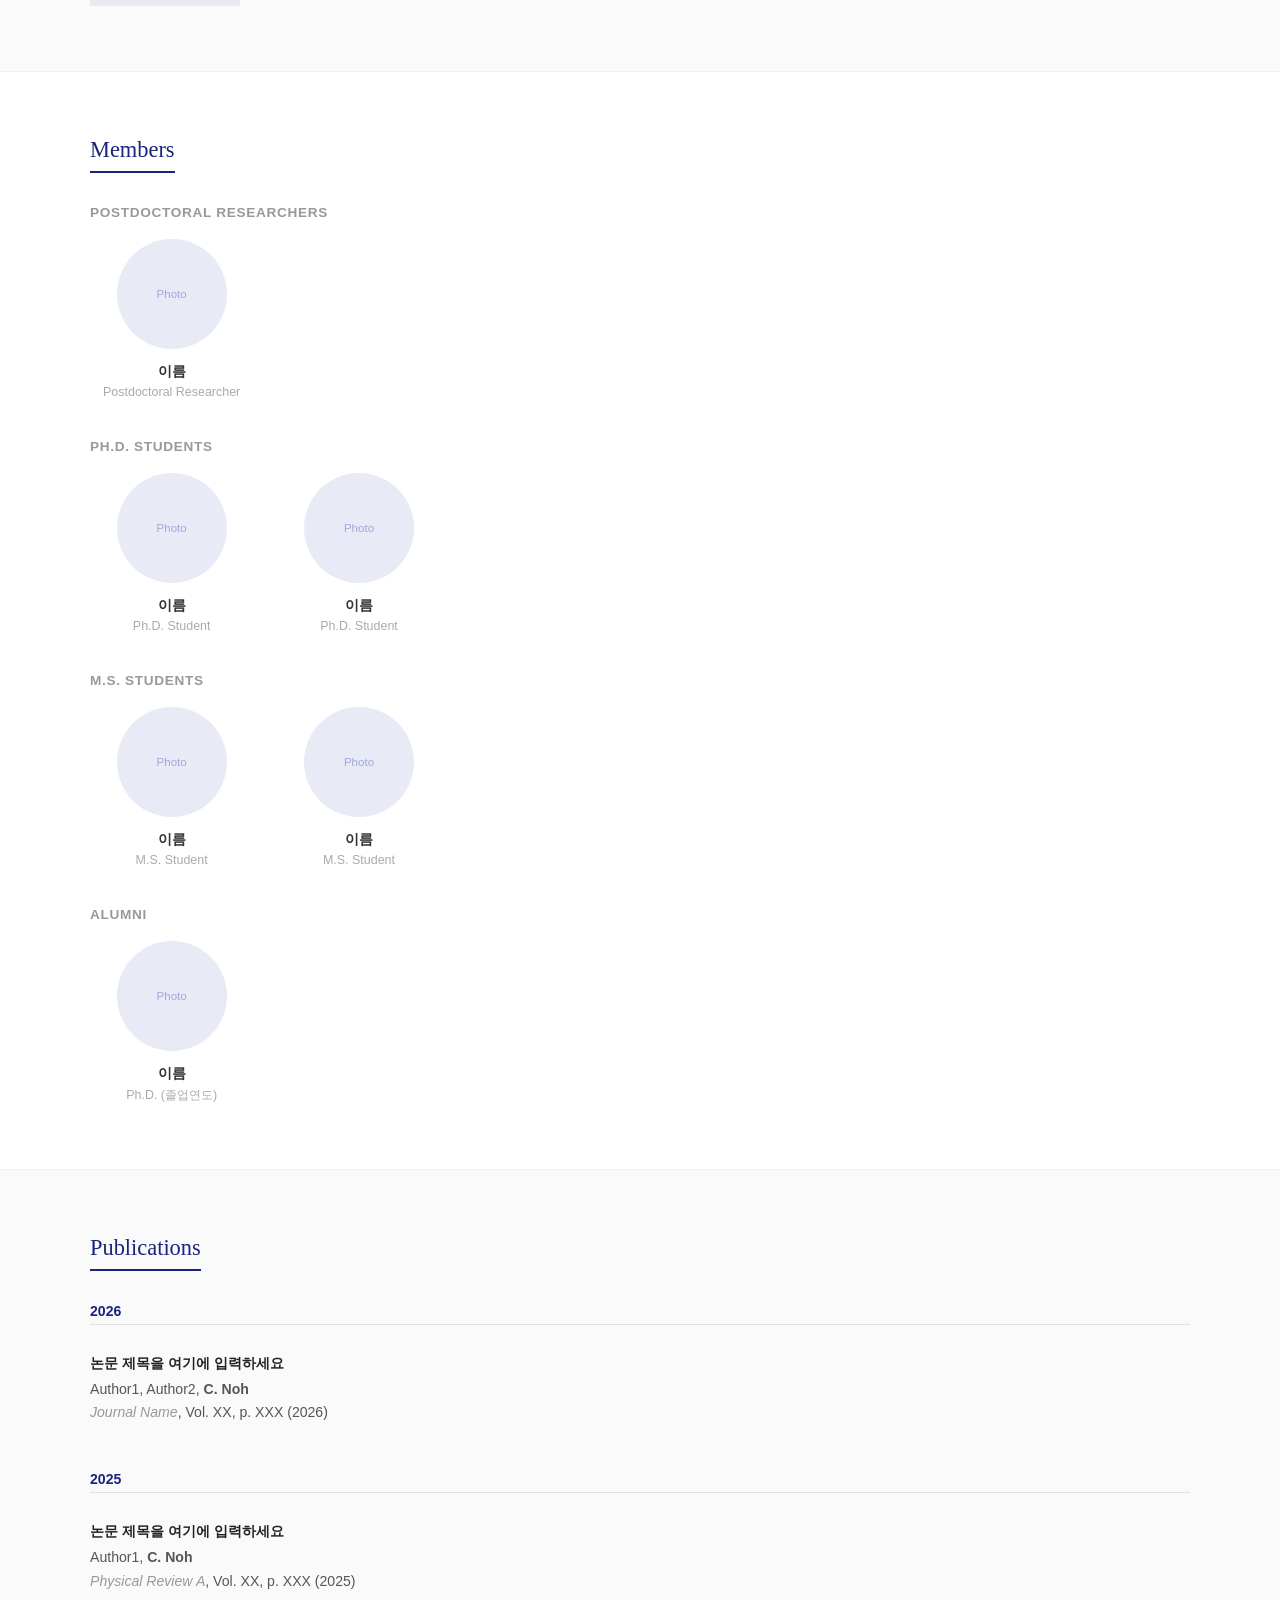
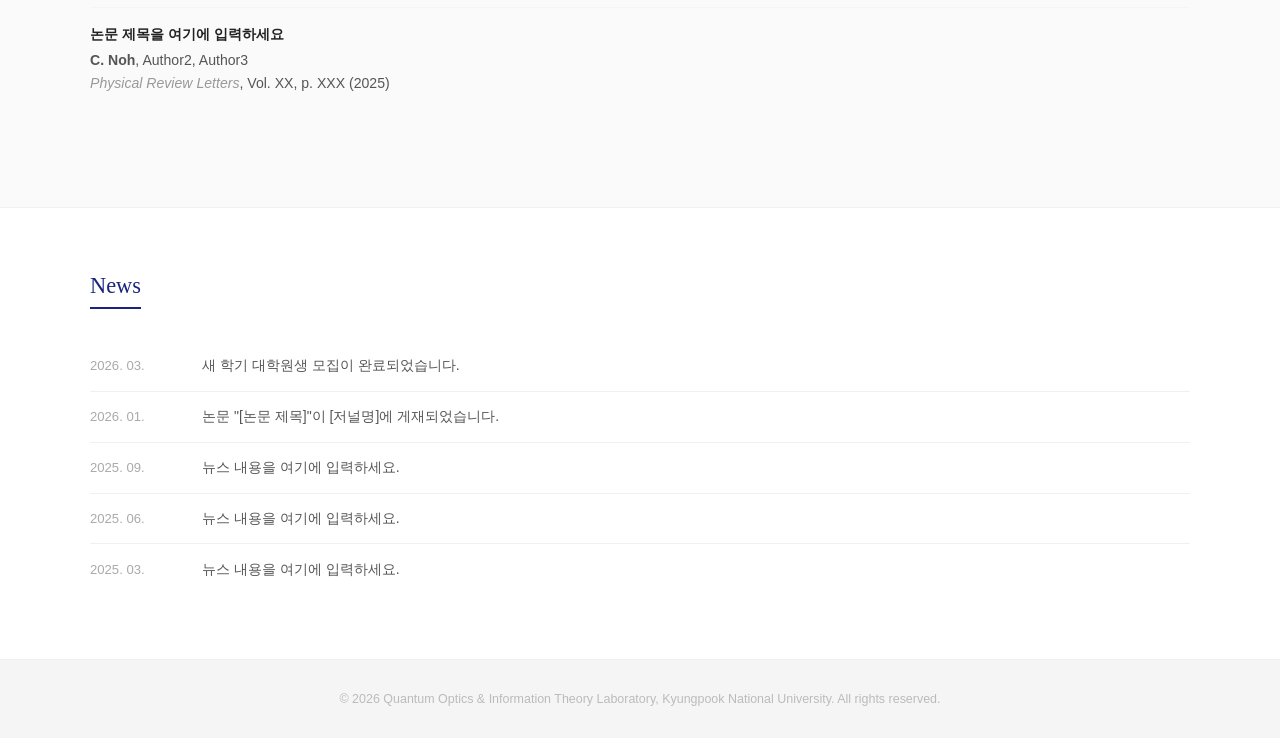
==== commit e1686473: "Update index.html" ====
--- a/index.html
+++ b/index.html
@@ -573,17 +573,6 @@
                     <div class="member-photo">Photo</div>
                     <h4>이름</h4>
                     <p>Ph.D. Student</p>
-                </div>
-            </div>
-        </div>
-
-        <div class="members-group">
-            <h3>Post-Bachelor Researchers</h3>
-            <div class="members-grid">
-                <div class="member-card">
-                    <div class="member-photo">Photo</div>
-                    <h4>이름</h4>
-                    <p>Post-Bachelor Researcher</p>
                 </div>
             </div>
         </div>
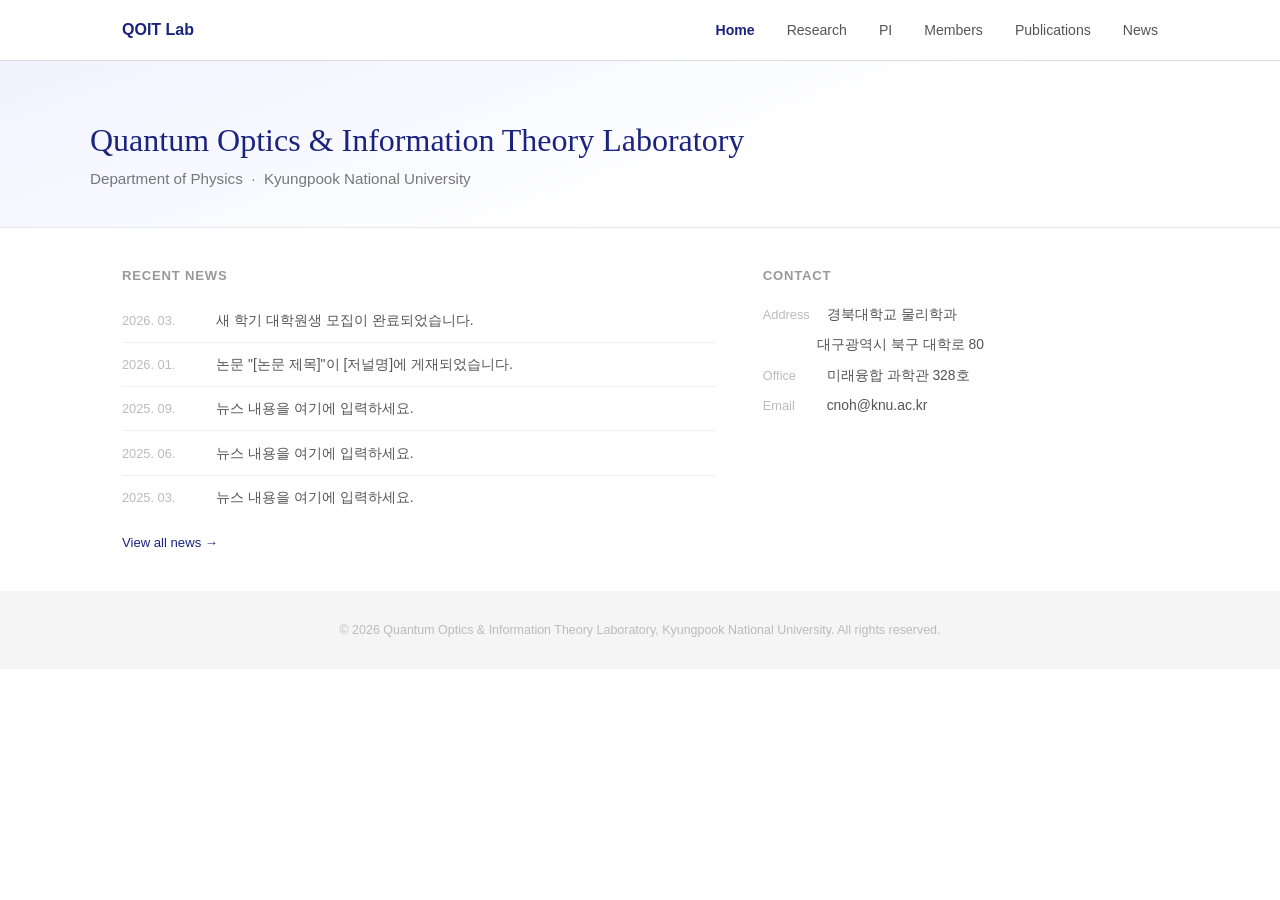
==== commit f63addd1: "Add files via upload" ====
--- a/index.html
+++ b/index.html
@@ -3,426 +3,27 @@
 <head>
     <meta charset="UTF-8">
     <meta name="viewport" content="width=device-width, initial-scale=1.0">
-    <title>Quantum Optics & Information Theory Laboratory</title>
-    <style>
-        * { margin: 0; padding: 0; box-sizing: border-box; }
-
-        body {
-            font-family: 'Georgia', serif;
-            color: #333;
-            background: #fff;
-        }
-
-        /* Navigation */
-        nav {
-            position: fixed;
-            top: 0;
-            width: 100%;
-            background: #fff;
-            border-bottom: 1px solid #ddd;
-            z-index: 100;
-        }
-
-        .nav-inner {
-            max-width: 1100px;
-            margin: 0 auto;
-            padding: 0 2rem;
-            height: 60px;
-            display: flex;
-            justify-content: space-between;
-            align-items: center;
-        }
-
-        .nav-logo {
-            font-family: Arial, sans-serif;
-            font-size: 1rem;
-            font-weight: bold;
-            color: #1a237e;
-            text-decoration: none;
-        }
-
-        nav ul {
-            list-style: none;
-            display: flex;
-            gap: 2rem;
-        }
-
-        nav ul a {
-            text-decoration: none;
-            color: #555;
-            font-family: Arial, sans-serif;
-            font-size: 0.88rem;
-            transition: color 0.2s;
-        }
-
-        nav ul a:hover { color: #1a237e; }
-
-        /* Sections */
-        section {
-            padding: 65px 2rem;
-            border-bottom: 1px solid #f0f0f0;
-        }
-
-        section:nth-child(even) { background: #fafafa; }
-
-        .section-inner { max-width: 1100px; margin: 0 auto; }
-
-        h2 {
-            font-size: 1.4rem;
-            color: #1a237e;
-            font-weight: normal;
-            margin-bottom: 2rem;
-            padding-bottom: 0.5rem;
-            border-bottom: 2px solid #1a237e;
-            display: inline-block;
-        }
-
-        /* ── HOME ── */
-        #home {
-            margin-top: 60px;
-            padding: 0;
-            border-bottom: 1px solid #f0f0f0;
-        }
-
-        .hero {
-            padding: 60px 2rem 40px;
-            background: linear-gradient(160deg, #f0f2ff 0%, #fff 60%);
-            border-bottom: 1px solid #e8e8e8;
-        }
-
-        .hero-inner { max-width: 1100px; margin: 0 auto; }
-
-        .hero h1 {
-            font-size: 2rem;
-            color: #1a237e;
-            font-weight: normal;
-            margin-bottom: 0.5rem;
-            line-height: 1.3;
-        }
-
-        .hero p {
-            font-family: Arial, sans-serif;
-            color: #777;
-            font-size: 0.95rem;
-        }
-
-        .home-columns {
-            max-width: 1100px;
-            margin: 0 auto;
-            padding: 2.5rem 2rem;
-            display: grid;
-            grid-template-columns: 3fr 2fr;
-            gap: 3rem;
-        }
-
-        /* Home — Recent News */
-        .home-news h3 {
-            font-family: Arial, sans-serif;
-            font-size: 0.85rem;
-            text-transform: uppercase;
-            letter-spacing: 0.06em;
-            color: #999;
-            margin-bottom: 1rem;
-        }
-
-        .home-news-list { list-style: none; }
-
-        .home-news-list li {
-            display: flex;
-            gap: 1.2rem;
-            padding: 0.7rem 0;
-            border-bottom: 1px solid #f0f0f0;
-            font-family: Arial, sans-serif;
-            font-size: 0.87rem;
-            align-items: baseline;
-        }
-
-        .home-news-list li:last-child { border-bottom: none; }
-
-        .hn-date {
-            color: #bbb;
-            font-size: 0.8rem;
-            white-space: nowrap;
-            min-width: 75px;
-        }
-
-        .hn-text { color: #555; line-height: 1.5; }
-
-        .view-all {
-            display: inline-block;
-            margin-top: 1rem;
-            font-family: Arial, sans-serif;
-            font-size: 0.82rem;
-            color: #1a237e;
-            text-decoration: none;
-        }
-
-        .view-all:hover { text-decoration: underline; }
-
-        /* Home — Contact */
-        .home-contact h3 {
-            font-family: Arial, sans-serif;
-            font-size: 0.85rem;
-            text-transform: uppercase;
-            letter-spacing: 0.06em;
-            color: #999;
-            margin-bottom: 1rem;
-        }
-
-        .home-contact-info {
-            font-family: Arial, sans-serif;
-            font-size: 0.87rem;
-            color: #555;
-            line-height: 2;
-        }
-
-        .home-contact-info span {
-            display: inline-block;
-            width: 60px;
-            color: #bbb;
-            font-size: 0.8rem;
-        }
-
-        /* ── RESEARCH ── */
-        .research-topic { margin-bottom: 3rem; }
-
-        .research-topic:last-child { margin-bottom: 0; }
-
-        .research-topic h3 {
-            font-size: 1.2rem;
-            color: #1a237e;
-            margin-bottom: 0.5rem;
-            font-weight: normal;
-        }
-
-        .research-topic > p {
-            font-family: Arial, sans-serif;
-            font-size: 0.88rem;
-            color: #666;
-            line-height: 1.75;
-            margin-bottom: 1.2rem;
-        }
-
-        .sub-topics { border-left: 2px solid #e0e4f0; padding-left: 1.5rem; }
-
-        .sub-topic { margin-bottom: 1.2rem; }
-
-        .sub-topic:last-child { margin-bottom: 0; }
-
-        .sub-topic h4 {
-            font-family: Arial, sans-serif;
-            font-size: 0.95rem;
-            color: #333;
-            margin-bottom: 0.4rem;
-        }
-
-        .sub-topic p {
-            font-family: Arial, sans-serif;
-            font-size: 0.85rem;
-            color: #666;
-            line-height: 1.7;
-        }
-
-        /* ── PI ── */
-        .pi-card {
-            display: flex;
-            gap: 2.5rem;
-            align-items: flex-start;
-        }
-
-        .pi-photo {
-            width: 150px;
-            height: 190px;
-            background: #e8eaf6;
-            flex-shrink: 0;
-            display: flex;
-            align-items: center;
-            justify-content: center;
-            color: #9fa8da;
-            font-family: Arial, sans-serif;
-            font-size: 0.78rem;
-        }
-
-        .pi-info h3 {
-            font-size: 1.25rem;
-            color: #222;
-            margin-bottom: 0.3rem;
-        }
-
-        .pi-affil {
-            font-family: Arial, sans-serif;
-            font-size: 0.88rem;
-            color: #777;
-            margin-bottom: 1.2rem;
-        }
-
-        .pi-bio {
-            font-family: Arial, sans-serif;
-            font-size: 0.9rem;
-            color: #555;
-            line-height: 1.75;
-            margin-bottom: 1.2rem;
-        }
-
-        .pi-contact {
-            font-family: Arial, sans-serif;
-            font-size: 0.88rem;
-            color: #555;
-            line-height: 2;
-        }
-
-        .pi-contact span {
-            display: inline-block;
-            width: 60px;
-            color: #999;
-        }
-
-        /* ── MEMBERS ── */
-        .members-group { margin-bottom: 2.5rem; }
-
-        .members-group:last-child { margin-bottom: 0; }
-
-        .members-group h3 {
-            font-family: Arial, sans-serif;
-            font-size: 0.85rem;
-            color: #999;
-            text-transform: uppercase;
-            letter-spacing: 0.05em;
-            margin-bottom: 1.2rem;
-        }
-
-        .members-grid {
-            display: grid;
-            grid-template-columns: repeat(auto-fill, minmax(150px, 1fr));
-            gap: 1.5rem;
-        }
-
-        .member-card { text-align: center; }
-
-        .member-photo {
-            width: 110px;
-            height: 110px;
-            background: #e8eaf6;
-            border-radius: 50%;
-            margin: 0 auto 0.8rem;
-            display: flex;
-            align-items: center;
-            justify-content: center;
-            color: #9fa8da;
-            font-family: Arial, sans-serif;
-            font-size: 0.72rem;
-        }
-
-        .member-card h4 {
-            font-size: 0.9rem;
-            color: #333;
-            margin-bottom: 0.25rem;
-        }
-
-        .member-card p {
-            font-family: Arial, sans-serif;
-            font-size: 0.78rem;
-            color: #aaa;
-        }
-
-        /* ── PUBLICATIONS ── */
-        .pub-year-group { margin-bottom: 2rem; }
-
-        .pub-year-label {
-            font-family: Arial, sans-serif;
-            font-size: 0.88rem;
-            font-weight: bold;
-            color: #1a237e;
-            margin-bottom: 0.8rem;
-            padding-bottom: 0.3rem;
-            border-bottom: 1px solid #e0e0e0;
-        }
-
-        .pub-list { list-style: none; }
-
-        .pub-list li {
-            font-family: Arial, sans-serif;
-            font-size: 0.88rem;
-            color: #555;
-            padding: 0.9rem 0;
-            border-bottom: 1px solid #f5f5f5;
-            line-height: 1.65;
-        }
-
-        .pub-list li:last-child { border-bottom: none; }
-
-        .pub-title {
-            color: #222;
-            font-weight: bold;
-            display: block;
-            margin-bottom: 0.2rem;
-        }
-
-        .pub-journal { font-style: italic; color: #999; }
-
-        /* ── NEWS (archive) ── */
-        .news-list { list-style: none; }
-
-        .news-list li {
-            display: flex;
-            gap: 2rem;
-            padding: 0.9rem 0;
-            border-bottom: 1px solid #f0f0f0;
-            font-family: Arial, sans-serif;
-            font-size: 0.88rem;
-            align-items: baseline;
-        }
-
-        .news-list li:last-child { border-bottom: none; }
-
-        .news-date {
-            color: #aaa;
-            font-size: 0.82rem;
-            white-space: nowrap;
-            min-width: 80px;
-        }
-
-        .news-text { color: #555; line-height: 1.5; }
-
-        /* Footer */
-        footer {
-            background: #f5f5f5;
-            padding: 2rem;
-            text-align: center;
-            font-family: Arial, sans-serif;
-            font-size: 0.78rem;
-            color: #bbb;
-        }
-
-        /* Responsive */
-        @media (max-width: 750px) {
-            .home-columns { grid-template-columns: 1fr; gap: 2rem; }
-            .pi-card { flex-direction: column; }
-            .pi-photo { width: 120px; height: 150px; }
-            nav ul { gap: 1rem; }
-            .hero h1 { font-size: 1.4rem; }
-        }
-    </style>
+    <title>QOIT Lab – Home</title>
+    <link rel="stylesheet" href="style.css">
 </head>
 <body>
 
-<!-- Navigation -->
 <nav>
     <div class="nav-inner">
-        <a href="#home" class="nav-logo">QOIT Lab</a>
+        <a href="index.html" class="nav-logo">QOIT Lab</a>
         <ul>
-            <li><a href="#home">Home</a></li>
-            <li><a href="#research">Research</a></li>
-            <li><a href="#pi">PI</a></li>
-            <li><a href="#members">Members</a></li>
-            <li><a href="#publications">Publications</a></li>
-            <li><a href="#news">News</a></li>
+            <li><a href="index.html" class="active">Home</a></li>
+            <li><a href="research.html">Research</a></li>
+            <li><a href="pi.html">PI</a></li>
+            <li><a href="members.html">Members</a></li>
+            <li><a href="publications.html">Publications</a></li>
+            <li><a href="news.html">News</a></li>
         </ul>
     </div>
 </nav>
 
-<!-- HOME -->
-<section id="home">
+<div class="page">
+
     <div class="hero">
         <div class="hero-inner">
             <h1>Quantum Optics &amp; Information Theory Laboratory</h1>
@@ -431,7 +32,7 @@
     </div>
 
     <div class="home-columns">
-        <!-- Recent News -->
+
         <div class="home-news">
             <h3>Recent News</h3>
             <ul class="home-news-list">
@@ -456,10 +57,9 @@
                     <span class="hn-text">뉴스 내용을 여기에 입력하세요.</span>
                 </li>
             </ul>
-            <a href="#news" class="view-all">View all news →</a>
+            <a href="news.html" class="view-all">View all news →</a>
         </div>
 
-        <!-- Contact -->
         <div class="home-contact">
             <h3>Contact</h3>
             <div class="home-contact-info">
@@ -468,210 +68,11 @@
                 <p><span>Email</span> cnoh@knu.ac.kr</p>
             </div>
         </div>
-    </div>
-</section>
-
-<!-- RESEARCH -->
-<section id="research">
-    <div class="section-inner">
-        <h2>Research</h2>
-
-        <div class="research-topic">
-            <h3>Quantum Information Theory</h3>
-            <p>
-                We investigate the theoretical foundations and practical applications of quantum information,
-                exploring how quantum systems can be harnessed for computation, communication, and measurement
-                beyond classical limits.
-            </p>
-            <div class="sub-topics">
-                <div class="sub-topic">
-                    <h4>Quantum Metrology</h4>
-                    <p>
-                        We study how quantum resources such as entanglement and squeezing can enhance measurement
-                        precision beyond the standard quantum limit. Our work involves quantum Fisher information,
-                        Cramér–Rao bounds, and optimal estimation strategies for physical parameters.
-                    </p>
-                </div>
-                <div class="sub-topic">
-                    <h4>Quantum Communication</h4>
-                    <p>
-                        Our research addresses the theoretical aspects of quantum key distribution (QKD),
-                        quantum teleportation, and quantum networks. We analyze channel capacities and
-                        develop security proofs for quantum cryptographic protocols.
-                    </p>
-                </div>
-                <div class="sub-topic">
-                    <h4>Quantum Computing</h4>
-                    <p>
-                        We explore quantum algorithms, quantum error correction codes, and the fundamental
-                        computational advantages offered by quantum systems, with a focus on near-term
-                        and fault-tolerant quantum architectures.
-                    </p>
-                </div>
-            </div>
-        </div>
-
-        <div class="research-topic">
-            <h3>Quantum Optics Theory</h3>
-            <p>
-                We investigate the theoretical foundations of quantum optics, including light–matter
-                interactions at the quantum level, nonclassical states of light, photon statistics,
-                coherence theory, and cavity quantum electrodynamics (QED).
-                [연구 내용 상세 설명을 추가해 주세요.]
-            </p>
-        </div>
 
     </div>
-</section>
 
-<!-- PI -->
-<section id="pi">
-    <div class="section-inner">
-        <h2>Principal Investigator</h2>
-        <div class="pi-card">
-            <div class="pi-photo">Photo</div>
-            <div class="pi-info">
-                <h3>Changsuk Noh &nbsp;<span style="font-size:1rem;color:#888;font-weight:normal;">(노창석)</span></h3>
-                <p class="pi-affil">Professor &nbsp;·&nbsp; Department of Physics, Kyungpook National University</p>
-                <p class="pi-bio">
-                    [교수님 소개를 여기에 입력해 주세요. 연구 관심 분야, 학력, 경력 등을 간략히 작성하시면 됩니다.]
-                </p>
-                <div class="pi-contact">
-                    <p><span>Email</span> cnoh@knu.ac.kr</p>
-                    <p><span>Office</span> 미래융합 과학관 328호</p>
-                </div>
-            </div>
-        </div>
-    </div>
-</section>
+</div>
 
-<!-- MEMBERS -->
-<section id="members">
-    <div class="section-inner">
-        <h2>Members</h2>
-
-        <div class="members-group">
-            <h3>Postdoctoral Researchers</h3>
-            <div class="members-grid">
-                <div class="member-card">
-                    <div class="member-photo">Photo</div>
-                    <h4>이름</h4>
-                    <p>Postdoctoral Researcher</p>
-                </div>
-            </div>
-        </div>
-
-        <div class="members-group">
-            <h3>Ph.D. Students</h3>
-            <div class="members-grid">
-                <div class="member-card">
-                    <div class="member-photo">Photo</div>
-                    <h4>이름</h4>
-                    <p>Ph.D. Student</p>
-                </div>
-                <div class="member-card">
-                    <div class="member-photo">Photo</div>
-                    <h4>이름</h4>
-                    <p>Ph.D. Student</p>
-                </div>
-            </div>
-        </div>
-
-        <div class="members-group">
-            <h3>M.S. Students</h3>
-            <div class="members-grid">
-                <div class="member-card">
-                    <div class="member-photo">Photo</div>
-                    <h4>이름</h4>
-                    <p>M.S. Student</p>
-                </div>
-                <div class="member-card">
-                    <div class="member-photo">Photo</div>
-                    <h4>이름</h4>
-                    <p>M.S. Student</p>
-                </div>
-            </div>
-        </div>
-
-        <div class="members-group">
-            <h3>Alumni</h3>
-            <div class="members-grid">
-                <div class="member-card">
-                    <div class="member-photo">Photo</div>
-                    <h4>이름</h4>
-                    <p>Ph.D. (졸업연도)</p>
-                </div>
-            </div>
-        </div>
-
-    </div>
-</section>
-
-<!-- PUBLICATIONS -->
-<section id="publications">
-    <div class="section-inner">
-        <h2>Publications</h2>
-
-        <div class="pub-year-group">
-            <div class="pub-year-label">2026</div>
-            <ul class="pub-list">
-                <li>
-                    <span class="pub-title">논문 제목을 여기에 입력하세요</span>
-                    Author1, Author2, <strong>C. Noh</strong><br>
-                    <span class="pub-journal">Journal Name</span>, Vol. XX, p. XXX (2026)
-                </li>
-            </ul>
-        </div>
-
-        <div class="pub-year-group">
-            <div class="pub-year-label">2025</div>
-            <ul class="pub-list">
-                <li>
-                    <span class="pub-title">논문 제목을 여기에 입력하세요</span>
-                    Author1, <strong>C. Noh</strong><br>
-                    <span class="pub-journal">Physical Review A</span>, Vol. XX, p. XXX (2025)
-                </li>
-                <li>
-                    <span class="pub-title">논문 제목을 여기에 입력하세요</span>
-                    <strong>C. Noh</strong>, Author2, Author3<br>
-                    <span class="pub-journal">Physical Review Letters</span>, Vol. XX, p. XXX (2025)
-                </li>
-            </ul>
-        </div>
-
-    </div>
-</section>
-
-<!-- NEWS (archive) -->
-<section id="news">
-    <div class="section-inner">
-        <h2>News</h2>
-        <ul class="news-list">
-            <li>
-                <span class="news-date">2026. 03.</span>
-                <span class="news-text">새 학기 대학원생 모집이 완료되었습니다.</span>
-            </li>
-            <li>
-                <span class="news-date">2026. 01.</span>
-                <span class="news-text">논문 "[논문 제목]"이 [저널명]에 게재되었습니다.</span>
-            </li>
-            <li>
-                <span class="news-date">2025. 09.</span>
-                <span class="news-text">뉴스 내용을 여기에 입력하세요.</span>
-            </li>
-            <li>
-                <span class="news-date">2025. 06.</span>
-                <span class="news-text">뉴스 내용을 여기에 입력하세요.</span>
-            </li>
-            <li>
-                <span class="news-date">2025. 03.</span>
-                <span class="news-text">뉴스 내용을 여기에 입력하세요.</span>
-            </li>
-        </ul>
-    </div>
-</section>
-
-<!-- Footer -->
 <footer>
     © 2026 Quantum Optics &amp; Information Theory Laboratory, Kyungpook National University. All rights reserved.
 </footer>
--- a/style.css
+++ b/style.css
@@ -0,0 +1,401 @@
+* { margin: 0; padding: 0; box-sizing: border-box; }
+
+body {
+    font-family: 'Georgia', serif;
+    color: #333;
+    background: #fff;
+}
+
+/* Navigation */
+nav {
+    position: fixed;
+    top: 0;
+    width: 100%;
+    background: #fff;
+    border-bottom: 1px solid #ddd;
+    z-index: 100;
+}
+
+.nav-inner {
+    max-width: 1100px;
+    margin: 0 auto;
+    padding: 0 2rem;
+    height: 60px;
+    display: flex;
+    justify-content: space-between;
+    align-items: center;
+}
+
+.nav-logo {
+    font-family: Arial, sans-serif;
+    font-size: 1rem;
+    font-weight: bold;
+    color: #1a237e;
+    text-decoration: none;
+}
+
+nav ul {
+    list-style: none;
+    display: flex;
+    gap: 2rem;
+}
+
+nav ul a {
+    text-decoration: none;
+    color: #555;
+    font-family: Arial, sans-serif;
+    font-size: 0.88rem;
+    transition: color 0.2s;
+}
+
+nav ul a:hover { color: #1a237e; }
+
+nav ul a.active {
+    color: #1a237e;
+    font-weight: bold;
+}
+
+/* Page */
+.page { margin-top: 60px; }
+
+/* Section */
+.section {
+    padding: 65px 2rem;
+    border-bottom: 1px solid #f0f0f0;
+}
+
+.section-inner { max-width: 1100px; margin: 0 auto; }
+
+h2 {
+    font-size: 1.4rem;
+    color: #1a237e;
+    font-weight: normal;
+    margin-bottom: 2rem;
+    padding-bottom: 0.5rem;
+    border-bottom: 2px solid #1a237e;
+    display: inline-block;
+}
+
+/* Hero (Home) */
+.hero {
+    padding: 60px 2rem 40px;
+    background: linear-gradient(160deg, #f0f2ff 0%, #fff 60%);
+    border-bottom: 1px solid #e8e8e8;
+}
+
+.hero-inner { max-width: 1100px; margin: 0 auto; }
+
+.hero h1 {
+    font-size: 2rem;
+    color: #1a237e;
+    font-weight: normal;
+    margin-bottom: 0.5rem;
+    line-height: 1.3;
+}
+
+.hero p {
+    font-family: Arial, sans-serif;
+    color: #777;
+    font-size: 0.95rem;
+}
+
+/* Home — two columns */
+.home-columns {
+    max-width: 1100px;
+    margin: 0 auto;
+    padding: 2.5rem 2rem;
+    display: grid;
+    grid-template-columns: 3fr 2fr;
+    gap: 3rem;
+}
+
+.home-news h3,
+.home-contact h3 {
+    font-family: Arial, sans-serif;
+    font-size: 0.82rem;
+    text-transform: uppercase;
+    letter-spacing: 0.06em;
+    color: #999;
+    margin-bottom: 1rem;
+}
+
+.home-news-list { list-style: none; }
+
+.home-news-list li {
+    display: flex;
+    gap: 1.2rem;
+    padding: 0.7rem 0;
+    border-bottom: 1px solid #f0f0f0;
+    font-family: Arial, sans-serif;
+    font-size: 0.87rem;
+    align-items: baseline;
+}
+
+.home-news-list li:last-child { border-bottom: none; }
+
+.hn-date {
+    color: #bbb;
+    font-size: 0.8rem;
+    white-space: nowrap;
+    min-width: 75px;
+}
+
+.hn-text { color: #555; line-height: 1.5; }
+
+.view-all {
+    display: inline-block;
+    margin-top: 1rem;
+    font-family: Arial, sans-serif;
+    font-size: 0.82rem;
+    color: #1a237e;
+    text-decoration: none;
+}
+
+.view-all:hover { text-decoration: underline; }
+
+.home-contact-info {
+    font-family: Arial, sans-serif;
+    font-size: 0.87rem;
+    color: #555;
+    line-height: 2.2;
+}
+
+.home-contact-info span {
+    display: inline-block;
+    width: 60px;
+    color: #bbb;
+    font-size: 0.8rem;
+}
+
+/* Research */
+.research-topic { margin-bottom: 3rem; }
+.research-topic:last-child { margin-bottom: 0; }
+
+.research-topic h3 {
+    font-size: 1.2rem;
+    color: #1a237e;
+    margin-bottom: 0.5rem;
+    font-weight: normal;
+}
+
+.research-topic > p {
+    font-family: Arial, sans-serif;
+    font-size: 0.88rem;
+    color: #666;
+    line-height: 1.75;
+    margin-bottom: 1.2rem;
+}
+
+.sub-topics {
+    border-left: 2px solid #e0e4f0;
+    padding-left: 1.5rem;
+}
+
+.sub-topic { margin-bottom: 1.2rem; }
+.sub-topic:last-child { margin-bottom: 0; }
+
+.sub-topic h4 {
+    font-family: Arial, sans-serif;
+    font-size: 0.95rem;
+    color: #333;
+    margin-bottom: 0.4rem;
+}
+
+.sub-topic p {
+    font-family: Arial, sans-serif;
+    font-size: 0.85rem;
+    color: #666;
+    line-height: 1.7;
+}
+
+/* PI */
+.pi-card {
+    display: flex;
+    gap: 2.5rem;
+    align-items: flex-start;
+}
+
+.pi-photo {
+    width: 150px;
+    height: 190px;
+    background: #e8eaf6;
+    flex-shrink: 0;
+    display: flex;
+    align-items: center;
+    justify-content: center;
+    color: #9fa8da;
+    font-family: Arial, sans-serif;
+    font-size: 0.78rem;
+}
+
+.pi-photo img {
+    width: 100%;
+    height: 100%;
+    object-fit: cover;
+}
+
+.pi-info h3 {
+    font-size: 1.25rem;
+    color: #222;
+    margin-bottom: 0.3rem;
+}
+
+.pi-affil {
+    font-family: Arial, sans-serif;
+    font-size: 0.88rem;
+    color: #777;
+    margin-bottom: 1.2rem;
+}
+
+.pi-bio {
+    font-family: Arial, sans-serif;
+    font-size: 0.9rem;
+    color: #555;
+    line-height: 1.75;
+    margin-bottom: 1.2rem;
+}
+
+.pi-contact {
+    font-family: Arial, sans-serif;
+    font-size: 0.88rem;
+    color: #555;
+    line-height: 2;
+}
+
+.pi-contact span {
+    display: inline-block;
+    width: 60px;
+    color: #999;
+}
+
+/* Members */
+.members-group { margin-bottom: 2.5rem; }
+.members-group:last-child { margin-bottom: 0; }
+
+.members-group h3 {
+    font-family: Arial, sans-serif;
+    font-size: 0.82rem;
+    color: #999;
+    text-transform: uppercase;
+    letter-spacing: 0.05em;
+    margin-bottom: 1.2rem;
+}
+
+.members-grid {
+    display: grid;
+    grid-template-columns: repeat(auto-fill, minmax(150px, 1fr));
+    gap: 1.5rem;
+}
+
+.member-card { text-align: center; }
+
+.member-photo {
+    width: 110px;
+    height: 110px;
+    background: #e8eaf6;
+    border-radius: 50%;
+    margin: 0 auto 0.8rem;
+    display: flex;
+    align-items: center;
+    justify-content: center;
+    color: #9fa8da;
+    font-family: Arial, sans-serif;
+    font-size: 0.72rem;
+    overflow: hidden;
+}
+
+.member-photo img {
+    width: 100%;
+    height: 100%;
+    object-fit: cover;
+}
+
+.member-card h4 {
+    font-size: 0.9rem;
+    color: #333;
+    margin-bottom: 0.25rem;
+}
+
+.member-card p {
+    font-family: Arial, sans-serif;
+    font-size: 0.78rem;
+    color: #aaa;
+}
+
+/* Publications */
+.pub-year-group { margin-bottom: 2rem; }
+
+.pub-year-label {
+    font-family: Arial, sans-serif;
+    font-size: 0.88rem;
+    font-weight: bold;
+    color: #1a237e;
+    margin-bottom: 0.8rem;
+    padding-bottom: 0.3rem;
+    border-bottom: 1px solid #e0e0e0;
+}
+
+.pub-list { list-style: none; }
+
+.pub-list li {
+    font-family: Arial, sans-serif;
+    font-size: 0.88rem;
+    color: #555;
+    padding: 0.9rem 0;
+    border-bottom: 1px solid #f5f5f5;
+    line-height: 1.65;
+}
+
+.pub-list li:last-child { border-bottom: none; }
+
+.pub-title {
+    color: #222;
+    font-weight: bold;
+    display: block;
+    margin-bottom: 0.2rem;
+}
+
+.pub-journal { font-style: italic; color: #999; }
+
+/* News */
+.news-list { list-style: none; }
+
+.news-list li {
+    display: flex;
+    gap: 2rem;
+    padding: 0.9rem 0;
+    border-bottom: 1px solid #f0f0f0;
+    font-family: Arial, sans-serif;
+    font-size: 0.88rem;
+    align-items: baseline;
+}
+
+.news-list li:last-child { border-bottom: none; }
+
+.news-date {
+    color: #aaa;
+    font-size: 0.82rem;
+    white-space: nowrap;
+    min-width: 80px;
+}
+
+.news-text { color: #555; line-height: 1.5; }
+
+/* Footer */
+footer {
+    background: #f5f5f5;
+    padding: 2rem;
+    text-align: center;
+    font-family: Arial, sans-serif;
+    font-size: 0.78rem;
+    color: #bbb;
+}
+
+/* Responsive */
+@media (max-width: 750px) {
+    .home-columns { grid-template-columns: 1fr; gap: 2rem; }
+    .pi-card { flex-direction: column; }
+    .pi-photo { width: 120px; height: 150px; }
+    nav ul { gap: 1rem; }
+    .hero h1 { font-size: 1.4rem; }
+}
